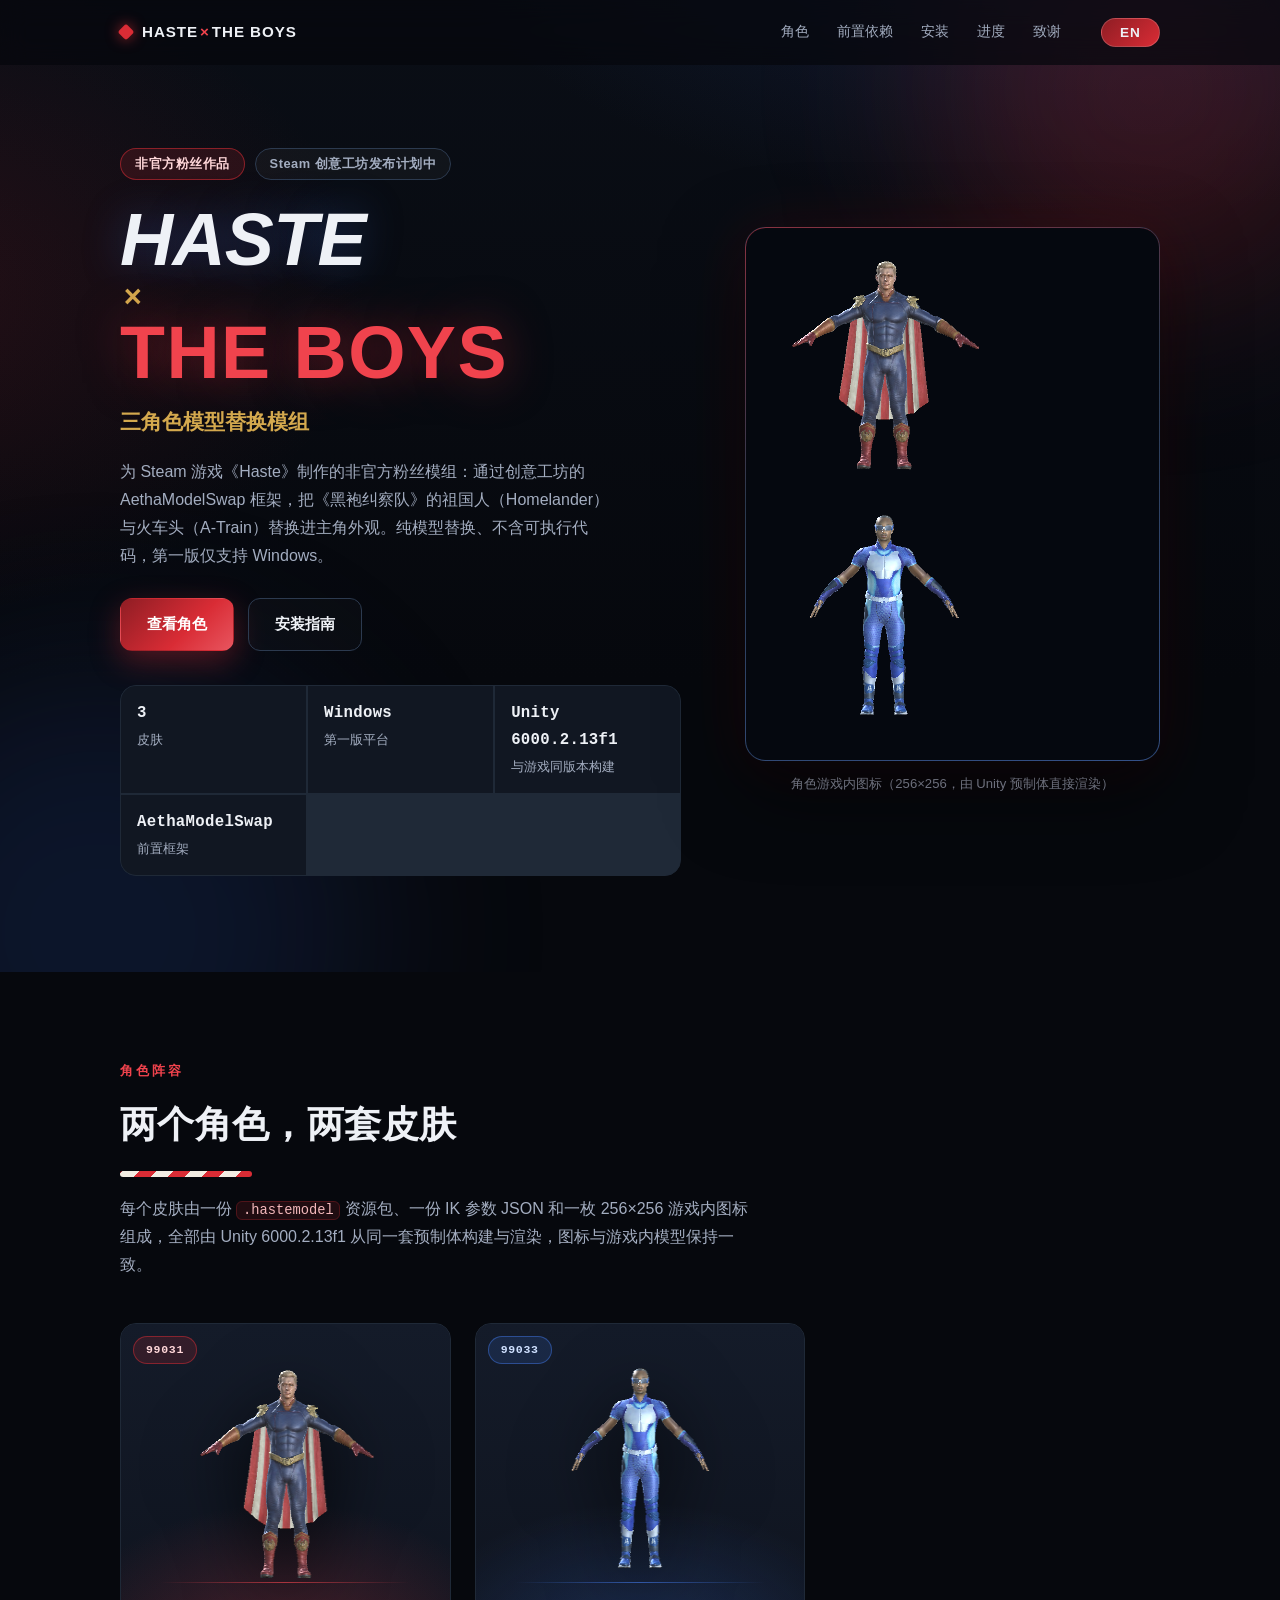
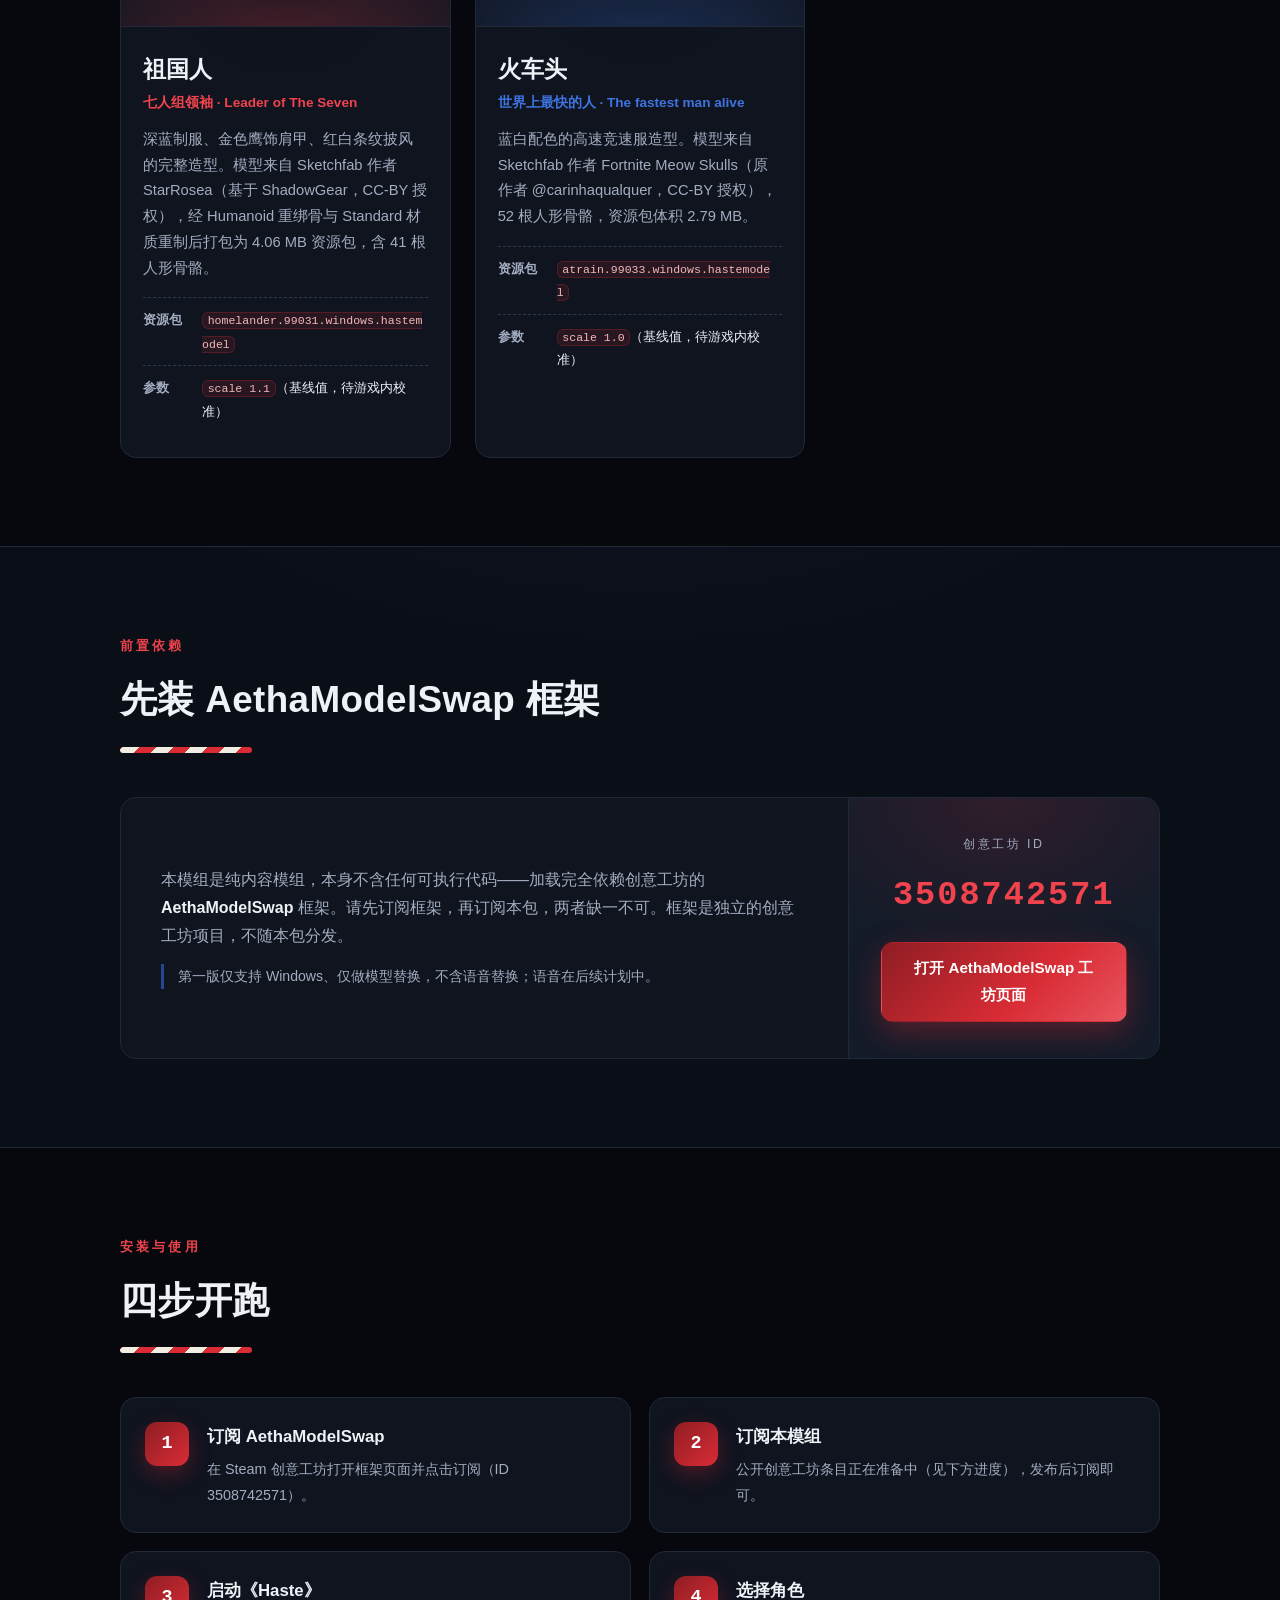
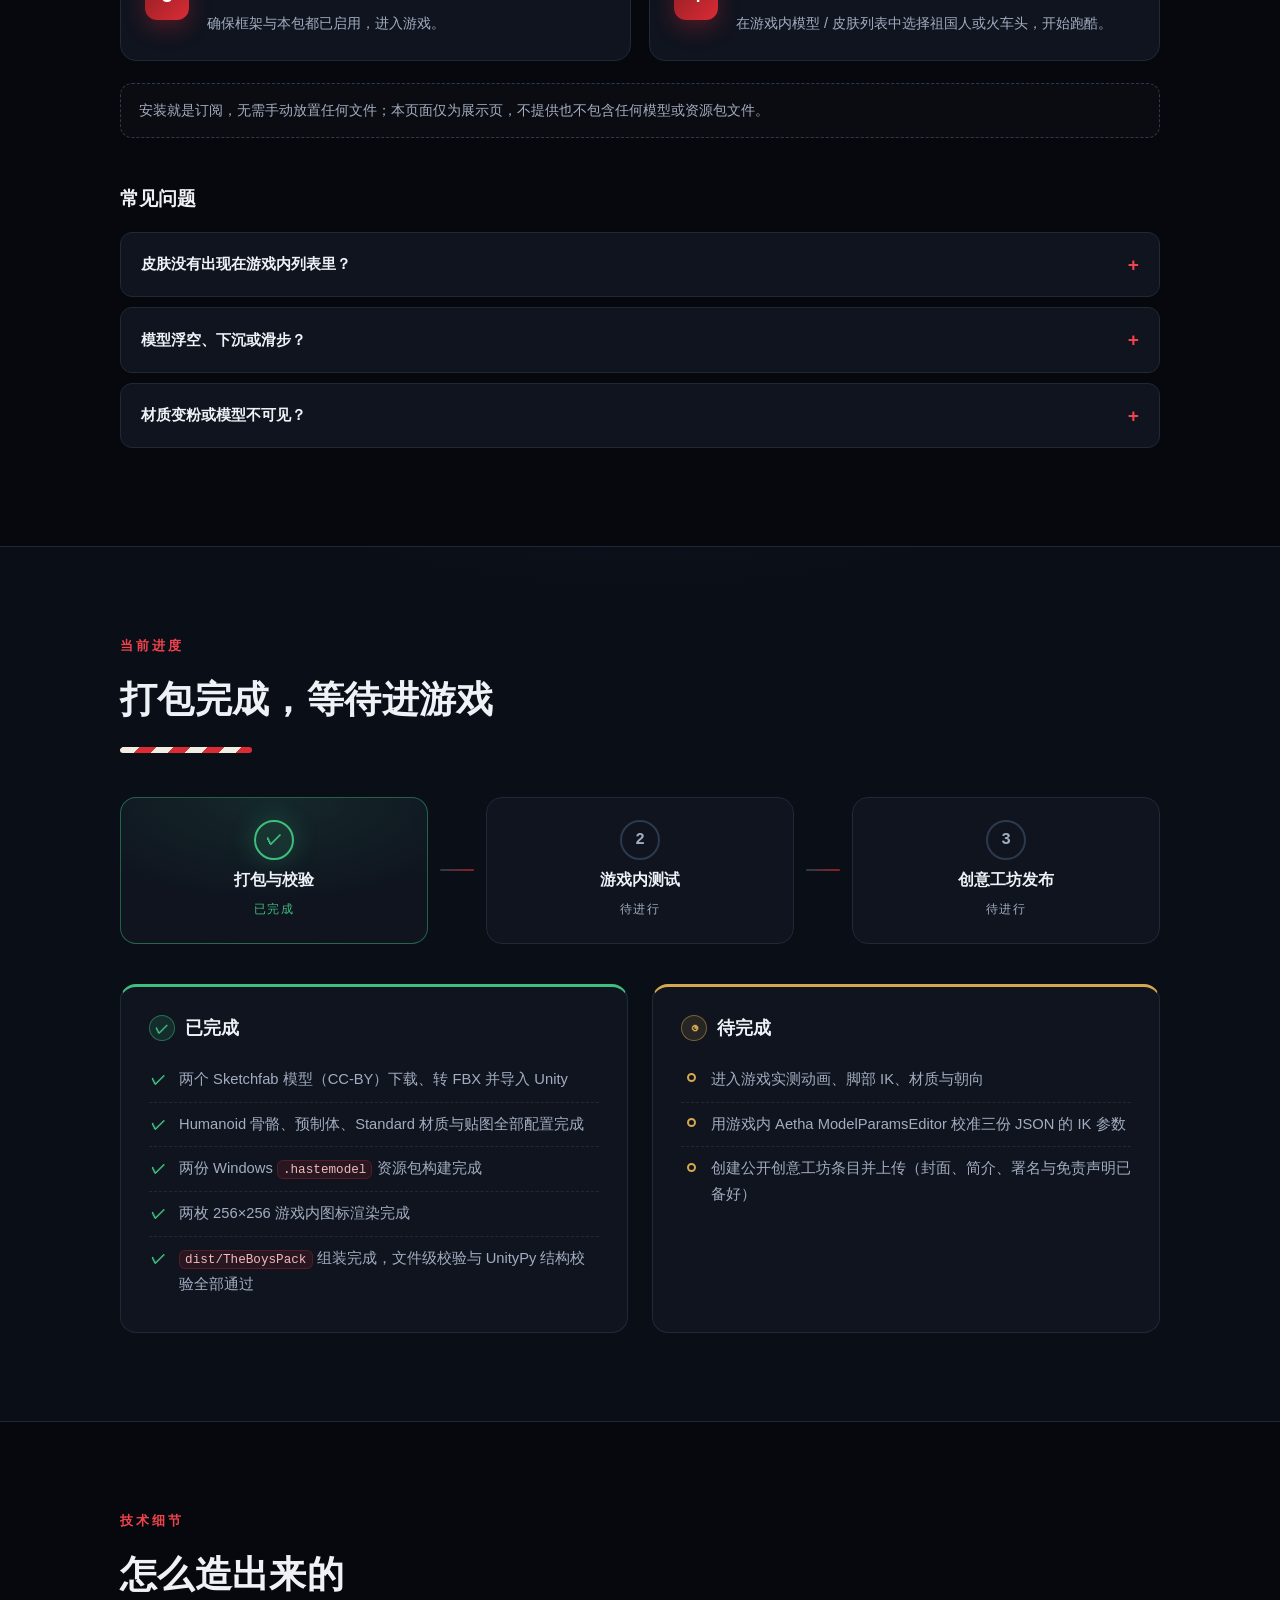
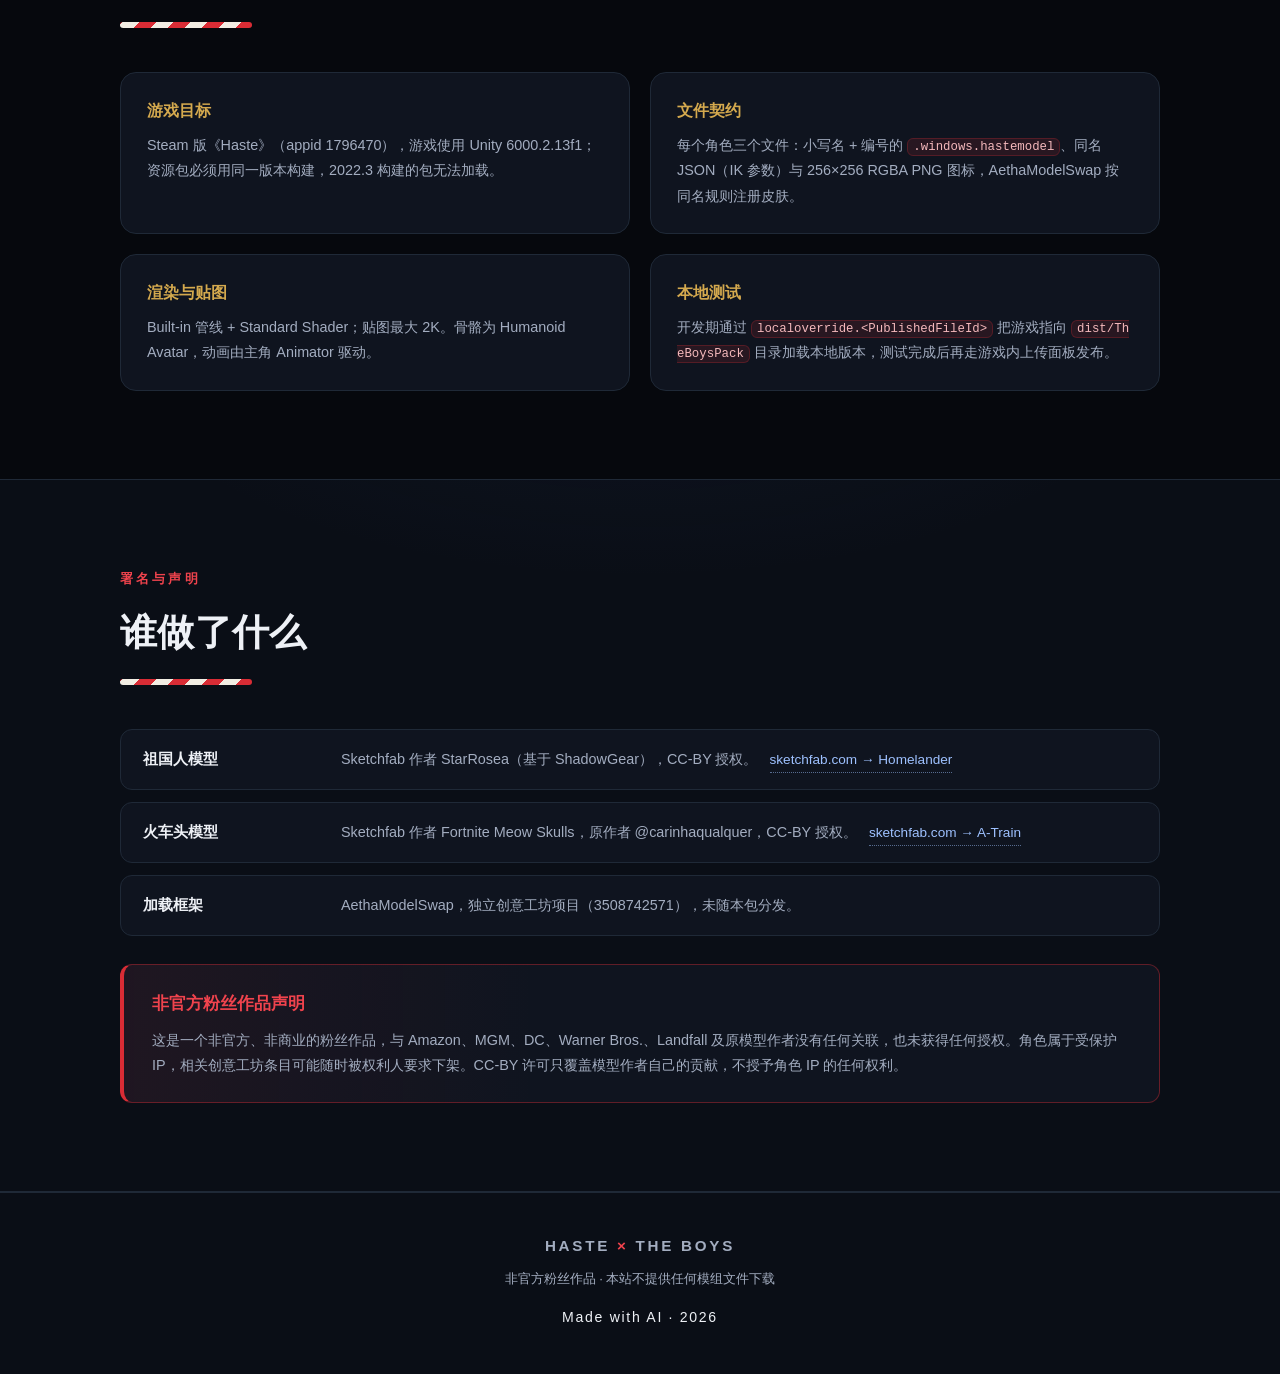
==== index.html @ e78fe2d6 "rebuild: 公开版站点，仅含双角色（祖国人/火车头）内容" ====
<!DOCTYPE html>
<html lang="zh-CN">
<head>
  <meta charset="UTF-8">
  <meta name="viewport" content="width=device-width, initial-scale=1.0">
  <title>Haste × The Boys 角色模组 | 祖国人 · 火车头</title>
  <meta name="description" content="《Haste》非官方粉丝模组展示页：通过创意工坊 AethaModelSwap 框架（ID 3508742571）把《黑袍纠察队》的祖国人 Homelander 与火车头 A-Train 替换进游戏。包含角色预览、前置依赖、安装步骤与当前进度。Unofficial fan mod showcase for Haste with Homelander and A-Train skins.">
  <meta name="theme-color" content="#06080d">

  <meta property="og:type" content="website">
  <meta property="og:site_name" content="Haste × The Boys Character Pack">
  <meta property="og:title" content="Haste × The Boys 角色模组 | 祖国人 · 火车头">
  <meta property="og:description" content="《Haste》非官方粉丝模型替换包：祖国人、火车头两套皮肤，基于 AethaModelSwap 框架，附安装步骤与当前进度。">
  <meta property="og:image" content="assets/Homelander.99031.png">
  <meta property="og:locale" content="zh_CN">
  <meta property="og:locale:alternate" content="en_US">

  <meta name="twitter:card" content="summary_large_image">
  <meta name="twitter:title" content="Haste × The Boys 角色模组 | 祖国人 · 火车头">
  <meta name="twitter:description" content="《Haste》非官方粉丝模型替换包：祖国人、火车头两套皮肤，基于 AethaModelSwap 框架，附安装步骤与当前进度。">
  <meta name="twitter:image" content="assets/Homelander.99031.png">

  <link rel="icon" type="image/png" href="assets/Homelander.99031.png">
  <link rel="stylesheet" href="css/style.css">
  <script>
    (function () {
      try {
        var saved = localStorage.getItem("theboys-lang");
        if (saved === "en" || saved === "zh") {
          document.documentElement.setAttribute("lang", saved === "en" ? "en" : "zh-CN");
        }
      } catch (e) { /* 本地存储不可用时保持默认中文 */ }
    })();
  </script>
</head>
<body>
  <header class="site-header">
    <div class="container header-inner">
      <a class="brand" href="#top">
        <span class="brand-mark" aria-hidden="true"></span>
        <span class="brand-text">HASTE<em>×</em>THE&nbsp;BOYS</span>
      </a>
      <nav class="site-nav" aria-label="页面导航 Site navigation">
        <a href="#characters"><span data-lang="zh">角色</span><span data-lang="en">Characters</span></a>
        <a href="#dependency"><span data-lang="zh">前置依赖</span><span data-lang="en">Dependency</span></a>
        <a href="#install"><span data-lang="zh">安装</span><span data-lang="en">Install</span></a>
        <a href="#progress"><span data-lang="zh">进度</span><span data-lang="en">Progress</span></a>
        <a href="#credits"><span data-lang="zh">致谢</span><span data-lang="en">Credits</span></a>
      </nav>
      <button id="lang-toggle" type="button" onclick="switchLang()" aria-label="切换语言 Switch language">
        <span data-lang="zh">EN</span>
        <span data-lang="en">中文</span>
      </button>
    </div>
  </header>

  <main id="top">
    <!-- ============ HERO ============ -->
    <section class="hero" aria-label="项目简介 Project intro">
      <div class="hero-glow hero-glow-red" aria-hidden="true"></div>
      <div class="hero-glow hero-glow-navy" aria-hidden="true"></div>
      <div class="container hero-grid">
        <div class="hero-copy">
          <p class="badges">
            <span class="badge badge-red">
              <span data-lang="zh">非官方粉丝作品</span>
              <span data-lang="en">Unofficial fan project</span>
            </span>
            <span class="badge">
              <span data-lang="zh">Steam 创意工坊发布计划中</span>
              <span data-lang="en">Steam Workshop release planned</span>
            </span>
          </p>
          <h1 class="hero-title">
            <span class="t-haste">HASTE</span>
            <span class="t-cross" aria-hidden="true">×</span>
            <span class="t-boys">THE&nbsp;BOYS</span>
          </h1>
          <p class="hero-tagline">
            <span data-lang="zh">三角色模型替换模组</span>
            <span data-lang="en">A three-character model replacement mod</span>
          </p>
          <p class="hero-lead">
            <span data-lang="zh">为 Steam 游戏《Haste》制作的非官方粉丝模组：通过创意工坊的 AethaModelSwap 框架，把《黑袍纠察队》的祖国人（Homelander）与火车头（A-Train）替换进主角外观。纯模型替换、不含可执行代码，第一版仅支持 Windows。</span>
            <span data-lang="en">An unofficial fan mod for the Steam game Haste. Built on the AethaModelSwap Workshop framework, it swaps the player character with Homelander and A-Train from The Boys. Pure model replacement with no executable code of its own — Windows only in the first release.</span>
          </p>
          <p class="hero-actions">
            <a class="btn btn-primary" href="#characters">
              <span data-lang="zh">查看角色</span>
              <span data-lang="en">View characters</span>
            </a>
            <a class="btn btn-ghost" href="#install">
              <span data-lang="zh">安装指南</span>
              <span data-lang="en">Install guide</span>
            </a>
          </p>
          <ul class="hero-stats">
            <li><strong>3</strong><span data-lang="zh">皮肤</span><span data-lang="en">skins</span></li>
            <li><strong>Windows</strong><span data-lang="zh">第一版平台</span><span data-lang="en">first-release platform</span></li>
            <li><strong>Unity 6000.2.13f1</strong><span data-lang="zh">与游戏同版本构建</span><span data-lang="en">built with the game's engine</span></li>
            <li><strong>AethaModelSwap</strong><span data-lang="zh">前置框架</span><span data-lang="en">required framework</span></li>
          </ul>
        </div>
        <figure class="hero-figure">
          <div class="poster-frame">
            <img src="assets/Homelander.99031.png" alt="祖国人游戏内皮肤图标：深蓝制服、金色鹰饰肩甲、红白条纹披风 Homelander in-game skin icon" width="256" height="256">
            <img src="assets/ATrain.99033.png" alt="火车头游戏内皮肤图标：蓝白竞速服与发光的蓝色胸口徽标 A-Train in-game skin icon" width="256" height="256">
          </div>
          <figcaption>
            <span data-lang="zh">角色游戏内图标（256×256，由 Unity 预制体直接渲染）</span>
            <span data-lang="en">In-game character icons (256×256, rendered straight from the Unity prefabs)</span>
          </figcaption>
        </figure>
      </div>
    </section>

    <!-- ============ CHARACTERS ============ -->
    <section id="characters" class="section">
      <div class="container">
        <header class="section-head">
          <p class="kicker"><span data-lang="zh">角色阵容</span><span data-lang="en">The roster</span></p>
          <h2><span data-lang="zh">两个角色，两套皮肤</span><span data-lang="en">Two characters, two skins</span></h2>
          <div class="stripe-bar" aria-hidden="true"></div>
          <p class="section-intro">
            <span data-lang="zh">每个皮肤由一份 <code>.hastemodel</code> 资源包、一份 IK 参数 JSON 和一枚 256×256 游戏内图标组成，全部由 Unity 6000.2.13f1 从同一套预制体构建与渲染，图标与游戏内模型保持一致。</span>
            <span data-lang="en">Each skin ships as a <code>.hastemodel</code> bundle, an IK-parameter JSON and a 256×256 in-game icon, all built and rendered from the same Unity 6000.2.13f1 prefabs, so the icons always match the in-game models.</span>
          </p>
        </header>

        <div class="cards">
          <!-- Homelander -->
          <article class="card c-homelander">
            <div class="card-stage">
              <span class="chip chip-id">99031</span>
              <img src="assets/Homelander.99031.png" alt="祖国人游戏内皮肤图标：深蓝制服、金色鹰饰肩甲、红白条纹披风 Homelander in-game skin icon with navy suit, gold eagle shoulder pads and red-white striped cape" width="256" height="256" loading="lazy">
            </div>
            <div class="card-body">
              <h3><span data-lang="zh">祖国人</span><span data-lang="en">Homelander</span></h3>
              <p class="card-sub">
                <span data-lang="zh">七人组领袖 · Leader of The Seven</span>
                <span data-lang="en">Leader of The Seven</span>
              </p>
              <p class="card-desc">
                <span data-lang="zh">深蓝制服、金色鹰饰肩甲、红白条纹披风的完整造型。模型来自 Sketchfab 作者 StarRosea（基于 ShadowGear，CC-BY 授权），经 Humanoid 重绑骨与 Standard 材质重制后打包为 4.06 MB 资源包，含 41 根人形骨骼。</span>
                <span data-lang="en">The full look: navy bodysuit, gold eagle shoulder pads and a red-and-white striped cape. The model comes from Sketchfab author StarRosea (based on ShadowGear, CC-BY), re-rigged as a Humanoid and rebuilt with Standard materials into a 4.06 MB bundle with 41 humanoid bones.</span>
              </p>
              <dl class="meta">
                <div><dt><span data-lang="zh">资源包</span><span data-lang="en">Bundle</span></dt><dd><code>homelander.99031.windows.hastemodel</code></dd></div>
                <div><dt><span data-lang="zh">参数</span><span data-lang="en">Params</span></dt><dd><span data-lang="zh"><code>scale 1.1</code>（基线值，待游戏内校准）</span><span data-lang="en"><code>scale 1.1</code> (baseline, pending in-game calibration)</span></dd></div>
              </dl>
            </div>
          </article>

          <!-- ATrain -->
          <article class="card c-atrain">
            <div class="card-stage">
              <span class="chip chip-id">99033</span>
              <img src="assets/ATrain.99033.png" alt="火车头游戏内皮肤图标：蓝白竞速服与发光的蓝色胸口徽标 A-Train in-game skin icon with a blue-and-white speed suit and glowing chest emblem" width="256" height="256" loading="lazy">
            </div>
            <div class="card-body">
              <h3><span data-lang="zh">火车头</span><span data-lang="en">A-Train</span></h3>
              <p class="card-sub">
                <span data-lang="zh">世界上最快的人 · The fastest man alive</span>
                <span data-lang="en">The fastest man alive</span>
              </p>
              <p class="card-desc">
                <span data-lang="zh">蓝白配色的高速竞速服造型。模型来自 Sketchfab 作者 Fortnite Meow Skulls（原作者 @carinhaqualquer，CC-BY 授权），52 根人形骨骼，资源包体积 2.79 MB。</span>
                <span data-lang="en">The blue-and-white speed suit. The model comes from Sketchfab author Fortnite Meow Skulls (original model by @carinhaqualquer, CC-BY), packed with 52 humanoid bones into a 2.79 MB bundle.</span>
              </p>
              <dl class="meta">
                <div><dt><span data-lang="zh">资源包</span><span data-lang="en">Bundle</span></dt><dd><code>atrain.99033.windows.hastemodel</code></dd></div>
                <div><dt><span data-lang="zh">参数</span><span data-lang="en">Params</span></dt><dd><span data-lang="zh"><code>scale 1.0</code>（基线值，待游戏内校准）</span><span data-lang="en"><code>scale 1.0</code> (baseline, pending in-game calibration)</span></dd></div>
              </dl>
            </div>
          </article>
        </div>
      </div>
    </section>

    <!-- ============ DEPENDENCY ============ -->
    <section id="dependency" class="section section-alt">
      <div class="container">
        <header class="section-head">
          <p class="kicker"><span data-lang="zh">前置依赖</span><span data-lang="en">Required dependency</span></p>
          <h2><span data-lang="zh">先装 AethaModelSwap 框架</span><span data-lang="en">Install AethaModelSwap first</span></h2>
          <div class="stripe-bar" aria-hidden="true"></div>
        </header>
        <div class="dep-panel">
          <div class="dep-copy">
            <p>
              <span data-lang="zh">本模组是纯内容模组，本身不含任何可执行代码——加载完全依赖创意工坊的 <strong>AethaModelSwap</strong> 框架。请先订阅框架，再订阅本包，两者缺一不可。框架是独立的创意工坊项目，不随本包分发。</span>
              <span data-lang="en">This is a pure content mod with no executable code of its own — loading is handled entirely by the <strong>AethaModelSwap</strong> Workshop framework. Subscribe to the framework first, then to this pack; one without the other will not work. The framework is a separate Workshop project and is not bundled with the mod.</span>
            </p>
            <p class="dep-note">
              <span data-lang="zh">第一版仅支持 Windows、仅做模型替换，不含语音替换；语音在后续计划中。</span>
              <span data-lang="en">The first release is Windows-only and replaces models only; voice replacement is planned for a later phase.</span>
            </p>
          </div>
          <div class="dep-id">
            <p class="dep-id-label"><span data-lang="zh">创意工坊 ID</span><span data-lang="en">Workshop ID</span></p>
            <p class="dep-id-value">3508742571</p>
            <a class="btn btn-primary" href="https://steamcommunity.com/sharedfiles/filedetails/?id=3508742571" target="_blank" rel="noopener noreferrer">
              <span data-lang="zh">打开 AethaModelSwap 工坊页面</span>
              <span data-lang="en">Open AethaModelSwap on Steam</span>
            </a>
          </div>
        </div>
      </div>
    </section>

    <!-- ============ INSTALL ============ -->
    <section id="install" class="section">
      <div class="container">
        <header class="section-head">
          <p class="kicker"><span data-lang="zh">安装与使用</span><span data-lang="en">Install &amp; usage</span></p>
          <h2><span data-lang="zh">四步开跑</span><span data-lang="en">Four steps to the run</span></h2>
          <div class="stripe-bar" aria-hidden="true"></div>
        </header>
        <ol class="steps">
          <li class="step">
            <span class="step-num" aria-hidden="true">1</span>
            <div>
              <h3><span data-lang="zh">订阅 AethaModelSwap</span><span data-lang="en">Subscribe to AethaModelSwap</span></h3>
              <p>
                <span data-lang="zh">在 Steam 创意工坊打开框架页面并点击订阅（ID 3508742571）。</span>
                <span data-lang="en">Open the framework's Workshop page and hit Subscribe (ID 3508742571).</span>
              </p>
            </div>
          </li>
          <li class="step">
            <span class="step-num" aria-hidden="true">2</span>
            <div>
              <h3><span data-lang="zh">订阅本模组</span><span data-lang="en">Subscribe to this pack</span></h3>
              <p>
                <span data-lang="zh">公开创意工坊条目正在准备中（见下方进度），发布后订阅即可。</span>
                <span data-lang="en">The public Workshop item is being prepared (see progress below); subscribe once it is live.</span>
              </p>
            </div>
          </li>
          <li class="step">
            <span class="step-num" aria-hidden="true">3</span>
            <div>
              <h3><span data-lang="zh">启动《Haste》</span><span data-lang="en">Launch Haste</span></h3>
              <p>
                <span data-lang="zh">确保框架与本包都已启用，进入游戏。</span>
                <span data-lang="en">Make sure both the framework and the pack are enabled, then start the game.</span>
              </p>
            </div>
          </li>
          <li class="step">
            <span class="step-num" aria-hidden="true">4</span>
            <div>
              <h3><span data-lang="zh">选择角色</span><span data-lang="en">Pick your character</span></h3>
              <p>
                <span data-lang="zh">在游戏内模型 / 皮肤列表中选择祖国人或火车头，开始跑酷。</span>
                <span data-lang="en">Select Homelander or A-Train from the in-game model / skin list and start running.</span>
              </p>
            </div>
          </li>
        </ol>
        <p class="note">
          <span data-lang="zh">安装就是订阅，无需手动放置任何文件；本页面仅为展示页，不提供也不包含任何模型或资源包文件。</span>
          <span data-lang="en">Installing is just subscribing — no manual file placement. This page is a showcase only: it hosts no model or bundle files.</span>
        </p>

        <div class="faq">
          <h3 class="faq-title"><span data-lang="zh">常见问题</span><span data-lang="en">Troubleshooting</span></h3>
          <details class="faq-item">
            <summary><span data-lang="zh">皮肤没有出现在游戏内列表里？</span><span data-lang="en">The skin does not appear in the in-game list?</span></summary>
            <p>
              <span data-lang="zh">确认 AethaModelSwap 已订阅并启用；确认三份 <code>.hastemodel</code> 与同名 JSON、PNG 位于同一内容目录且文件名与清单完全一致；修改本地覆盖后重启游戏。</span>
              <span data-lang="en">Confirm AethaModelSwap is subscribed and enabled; confirm the three <code>.hastemodel</code> files sit alongside their matching JSON and PNG files with names exactly as listed; restart Haste after changing a local override.</span>
            </p>
          </details>
          <details class="faq-item">
            <summary><span data-lang="zh">模型浮空、下沉或滑步？</span><span data-lang="en">The model floats, sinks or slides?</span></summary>
            <p>
              <span data-lang="zh">用游戏内 Aetha ModelParamsEditor 调整 <code>verticalOffset</code>、<code>stanceHeight</code>、<code>strideLength</code> 与 <code>kneesOut</code>，再把保存的 JSON 拷回模组目录。</span>
              <span data-lang="en">Tune <code>verticalOffset</code>, <code>stanceHeight</code>, <code>strideLength</code> and <code>kneesOut</code> with the in-game Aetha ModelParamsEditor, then copy the saved JSON back into the mod folder.</span>
            </p>
          </details>
          <details class="faq-item">
            <summary><span data-lang="zh">材质变粉或模型不可见？</span><span data-lang="en">Materials turn pink or the model is invisible?</span></summary>
            <p>
              <span data-lang="zh">确认资源包由 Unity 6000.2.13f1（Built-in 管线 + Standard Shader）构建——2022.3 版构建的包无法加载；再检查 JSON 的 <code>scale</code> 与预制体是否位于 Assets 根目录。</span>
              <span data-lang="en">Make sure the bundles were built with Unity 6000.2.13f1 (Built-in pipeline + Standard shader) — bundles built with 2022.3 will not load; then check the JSON <code>scale</code> value and that the prefab sits directly under Assets.</span>
            </p>
          </details>
        </div>
      </div>
    </section>

    <!-- ============ PROGRESS ============ -->
    <section id="progress" class="section section-alt">
      <div class="container">
        <header class="section-head">
          <p class="kicker"><span data-lang="zh">当前进度</span><span data-lang="en">Progress</span></p>
          <h2><span data-lang="zh">打包完成，等待进游戏</span><span data-lang="en">Packed and validated, heading in-game</span></h2>
          <div class="stripe-bar" aria-hidden="true"></div>
        </header>

        <div class="pipeline" role="list" aria-label="发布流水线 Release pipeline">
          <div class="pipeline-step is-done" role="listitem">
            <span class="pipeline-dot" aria-hidden="true">✓</span>
            <strong><span data-lang="zh">打包与校验</span><span data-lang="en">Packaging &amp; validation</span></strong>
            <em><span data-lang="zh">已完成</span><span data-lang="en">Done</span></em>
          </div>
          <div class="pipeline-link" aria-hidden="true"></div>
          <div class="pipeline-step" role="listitem">
            <span class="pipeline-dot" aria-hidden="true">2</span>
            <strong><span data-lang="zh">游戏内测试</span><span data-lang="en">In-game testing</span></strong>
            <em><span data-lang="zh">待进行</span><span data-lang="en">Upcoming</span></em>
          </div>
          <div class="pipeline-link" aria-hidden="true"></div>
          <div class="pipeline-step" role="listitem">
            <span class="pipeline-dot" aria-hidden="true">3</span>
            <strong><span data-lang="zh">创意工坊发布</span><span data-lang="en">Workshop release</span></strong>
            <em><span data-lang="zh">待进行</span><span data-lang="en">Upcoming</span></em>
          </div>
        </div>

        <div class="progress-grid">
          <section class="progress-col progress-done">
            <h3>
              <span class="ico" aria-hidden="true">✓</span>
              <span data-lang="zh">已完成</span><span data-lang="en">Done</span>
            </h3>
            <ul>
              <li><span data-lang="zh">两个 Sketchfab 模型（CC-BY）下载、转 FBX 并导入 Unity</span><span data-lang="en">Two Sketchfab models (CC-BY) downloaded, converted to FBX and imported into Unity</span></li>
              <li><span data-lang="zh">Humanoid 骨骼、预制体、Standard 材质与贴图全部配置完成</span><span data-lang="en">Humanoid rigs, prefabs, Standard materials and textures fully configured</span></li>
              <li><span data-lang="zh">两份 Windows <code>.hastemodel</code> 资源包构建完成</span><span data-lang="en">Two Windows <code>.hastemodel</code> bundles built</span></li>
              <li><span data-lang="zh">两枚 256×256 游戏内图标渲染完成</span><span data-lang="en">Two 256×256 in-game icons rendered</span></li>
              <li><span data-lang="zh"><code>dist/TheBoysPack</code> 组装完成，文件级校验与 UnityPy 结构校验全部通过</span><span data-lang="en"><code>dist/TheBoysPack</code> assembled; file-level and UnityPy structure checks all pass</span></li>
            </ul>
          </section>
          <section class="progress-col progress-next">
            <h3>
              <span class="ico ico-clock" aria-hidden="true">◔</span>
              <span data-lang="zh">待完成</span><span data-lang="en">Upcoming</span>
            </h3>
            <ul>
              <li><span data-lang="zh">进入游戏实测动画、脚部 IK、材质与朝向</span><span data-lang="en">In-game testing of animation, foot IK, materials and orientation</span></li>
              <li><span data-lang="zh">用游戏内 Aetha ModelParamsEditor 校准三份 JSON 的 IK 参数</span><span data-lang="en">Calibrate the three IK JSONs with the in-game Aetha ModelParamsEditor</span></li>
              <li><span data-lang="zh">创建公开创意工坊条目并上传（封面、简介、署名与免责声明已备好）</span><span data-lang="en">Create the public Workshop item and upload it (cover, description, credits and disclaimer are ready)</span></li>
            </ul>
          </section>
        </div>
      </div>
    </section>

    <!-- ============ TECH ============ -->
    <section id="tech" class="section">
      <div class="container">
        <header class="section-head">
          <p class="kicker"><span data-lang="zh">技术细节</span><span data-lang="en">Under the hood</span></p>
          <h2><span data-lang="zh">怎么造出来的</span><span data-lang="en">How it is built</span></h2>
          <div class="stripe-bar" aria-hidden="true"></div>
        </header>
        <div class="tech-grid">
          <article class="tech-card">
            <h3><span data-lang="zh">游戏目标</span><span data-lang="en">Game target</span></h3>
            <p>
              <span data-lang="zh">Steam 版《Haste》（appid 1796470），游戏使用 Unity 6000.2.13f1；资源包必须用同一版本构建，2022.3 构建的包无法加载。</span>
              <span data-lang="en">Haste on Steam (appid 1796470), built with Unity 6000.2.13f1; bundles must be built with the same version — 2022.3 bundles will not load.</span>
            </p>
          </article>
          <article class="tech-card">
            <h3><span data-lang="zh">文件契约</span><span data-lang="en">File contract</span></h3>
            <p>
              <span data-lang="zh">每个角色三个文件：小写名 + 编号的 <code>.windows.hastemodel</code>、同名 JSON（IK 参数）与 256×256 RGBA PNG 图标，AethaModelSwap 按同名规则注册皮肤。</span>
              <span data-lang="en">Three files per character: a lowercase <code>.windows.hastemodel</code> bundle, a matching JSON (IK params) and a 256×256 RGBA PNG icon; AethaModelSwap registers skins by these exact names.</span>
            </p>
          </article>
          <article class="tech-card">
            <h3><span data-lang="zh">渲染与贴图</span><span data-lang="en">Rendering &amp; textures</span></h3>
            <p>
              <span data-lang="zh">Built-in 管线 + Standard Shader；贴图最大 2K。骨骼为 Humanoid Avatar，动画由主角 Animator 驱动。</span>
              <span data-lang="en">Built-in pipeline with the Standard shader; textures up to 2K. Rigs are Humanoid Avatars driven by the player Animator.</span>
            </p>
          </article>
          <article class="tech-card">
            <h3><span data-lang="zh">本地测试</span><span data-lang="en">Local testing</span></h3>
            <p>
              <span data-lang="zh">开发期通过 <code>localoverride.&lt;PublishedFileId&gt;</code> 把游戏指向 <code>dist/TheBoysPack</code> 目录加载本地版本，测试完成后再走游戏内上传面板发布。</span>
              <span data-lang="en">During development, <code>localoverride.&lt;PublishedFileId&gt;</code> points the game at the local <code>dist/TheBoysPack</code> folder; publishing goes through the in-game upload panel after testing.</span>
            </p>
          </article>
        </div>
      </div>
    </section>

    <!-- ============ CREDITS ============ -->
    <section id="credits" class="section section-alt">
      <div class="container">
        <header class="section-head">
          <p class="kicker"><span data-lang="zh">署名与声明</span><span data-lang="en">Credits &amp; disclaimer</span></p>
          <h2><span data-lang="zh">谁做了什么</span><span data-lang="en">Who made what</span></h2>
          <div class="stripe-bar" aria-hidden="true"></div>
        </header>

        <ul class="credits-list">
          <li>
            <span class="credit-name"><span data-lang="zh">祖国人模型</span><span data-lang="en">Homelander model</span></span>
            <span class="credit-body">
              <span data-lang="zh">Sketchfab 作者 StarRosea（基于 ShadowGear），CC-BY 授权。</span>
              <span data-lang="en">By Sketchfab author StarRosea (based on ShadowGear), CC-BY.</span>
              <a href="https://sketchfab.com/3d-models/none-164adb642f0040678bc78988c7b59df1" target="_blank" rel="noopener noreferrer">sketchfab.com → Homelander</a>
            </span>
          </li>
          <li>
            <span class="credit-name"><span data-lang="zh">火车头模型</span><span data-lang="en">A-Train model</span></span>
            <span class="credit-body">
              <span data-lang="zh">Sketchfab 作者 Fortnite Meow Skulls，原作者 @carinhaqualquer，CC-BY 授权。</span>
              <span data-lang="en">By Sketchfab author Fortnite Meow Skulls, original model by @carinhaqualquer, CC-BY.</span>
              <a href="https://sketchfab.com/3d-models/none-7c84803cf68d42eea5088314882d4992" target="_blank" rel="noopener noreferrer">sketchfab.com → A-Train</a>
            </span>
          </li>
          <li>
            <span class="credit-name"><span data-lang="zh">加载框架</span><span data-lang="en">Loader framework</span></span>
            <span class="credit-body">
              <span data-lang="zh">AethaModelSwap，独立创意工坊项目（3508742571），未随本包分发。</span>
              <span data-lang="en">AethaModelSwap, a separate Workshop project (3508742571), not bundled with the mod.</span>
            </span>
          </li>
        </ul>

        <aside class="disclaimer" role="note">
          <h3><span data-lang="zh">非官方粉丝作品声明</span><span data-lang="en">Unofficial fan project disclaimer</span></h3>
          <p>
            <span data-lang="zh">这是一个非官方、非商业的粉丝作品，与 Amazon、MGM、DC、Warner Bros.、Landfall 及原模型作者没有任何关联，也未获得任何授权。角色属于受保护 IP，相关创意工坊条目可能随时被权利人要求下架。CC-BY 许可只覆盖模型作者自己的贡献，不授予角色 IP 的任何权利。</span>
            <span data-lang="en">This is an unofficial, non-commercial fan project. It is not affiliated with, endorsed by, or sponsored by Amazon, MGM, DC, Warner Bros., Landfall, or the original model authors. The characters are protected intellectual property and the Workshop item may be removed by a rights holder at any time. The CC-BY licenses cover only the model authors' own contributions and grant no rights to the underlying character IP.</span>
          </p>
        </aside>
      </div>
    </section>
  </main>

  <footer class="site-footer">
    <div class="container">
      <p class="footer-brand">HASTE <span aria-hidden="true">×</span> THE BOYS</p>
      <p class="footer-line"><span data-lang="zh">非官方粉丝作品 · 本站不提供任何模组文件下载</span><span data-lang="en">Unofficial fan project · no mod files are distributed on this site</span></p>
      <p class="footer-ai">Made with AI · 2026</p>
    </div>
  </footer>

  <script src="js/main.js"></script>
</body>
</html>
---- css/style.css ----
/* ==========================================================================
   Haste × The Boys Character Pack — showcase site
   纯静态站点样式：无外部依赖，离线双击 index.html 可用
   ========================================================================== */

:root {
  --bg: #06080d;
  --bg-2: #0a0e16;
  --panel: #0f141f;
  --panel-2: #141b29;
  --line: #1f2937;
  --line-2: #2c3a4f;
  --text: #eef1f6;
  --muted: #a3adc0;
  --red: #d92c35;
  --red-2: #f0434d;
  --red-dark: #8f1d24;
  --navy: #274690;
  --blue: #3f74e0;
  --gold: #d4a94e;
  --green: #3fbf7f;
  --radius: 16px;
  --font-sans: -apple-system, BlinkMacSystemFont, "Segoe UI", "PingFang SC",
    "Hiragino Sans GB", "Microsoft YaHei", "Noto Sans CJK SC", sans-serif;
  --font-mono: ui-monospace, "Cascadia Code", Consolas, "SF Mono", Menlo,
    "Courier New", monospace;
}

*,
*::before,
*::after {
  box-sizing: border-box;
  margin: 0;
  padding: 0;
}

html {
  scroll-behavior: smooth;
  scroll-padding-top: 76px;
}

/* ---- 中英切换：按 html[lang] 显示对应语言 ---- */
html[lang="en"] [data-lang="zh"] { display: none !important; }
html[lang="zh-CN"] [data-lang="en"] { display: none !important; }

body {
  font-family: var(--font-sans);
  background: var(--bg);
  color: var(--text);
  line-height: 1.75;
  -webkit-font-smoothing: antialiased;
  text-rendering: optimizeLegibility;
  overflow-x: hidden;
}

img { max-width: 100%; display: block; }
a { color: inherit; text-decoration: none; }
code {
  font-family: var(--font-mono);
  font-size: 0.86em;
  background: rgba(217, 44, 53, 0.12);
  border: 1px solid rgba(217, 44, 53, 0.25);
  border-radius: 6px;
  padding: 0.08em 0.4em;
  color: #f3b8bb;
  word-break: break-all;
}

.container {
  width: min(1120px, 100%);
  margin-inline: auto;
  padding-inline: clamp(20px, 5vw, 40px);
}

/* ===================== Header ===================== */

.site-header {
  position: fixed;
  inset: 0 0 auto 0;
  z-index: 100;
  background: rgba(6, 8, 13, 0.72);
  -webkit-backdrop-filter: blur(14px);
  backdrop-filter: blur(14px);
  border-bottom: 1px solid transparent;
  transition: border-color 0.25s ease, background 0.25s ease;
}
.site-header.scrolled {
  border-bottom-color: var(--line);
  background: rgba(6, 8, 13, 0.92);
}

.header-inner {
  display: flex;
  align-items: center;
  gap: 28px;
  height: 64px;
}

.brand {
  display: inline-flex;
  align-items: center;
  gap: 10px;
  font-weight: 900;
  letter-spacing: 0.06em;
  font-size: 0.95rem;
  white-space: nowrap;
}
.brand-mark {
  width: 12px;
  height: 12px;
  border-radius: 3px;
  background: var(--red);
  box-shadow: 0 0 14px rgba(217, 44, 53, 0.8);
  transform: rotate(45deg);
}
.brand-text em {
  font-style: normal;
  color: var(--red-2);
  margin-inline: 2px;
}

.site-nav {
  display: flex;
  gap: 4px;
  margin-left: auto;
  flex-wrap: wrap;
  justify-content: flex-end;
}
.site-nav a {
  font-size: 0.9rem;
  color: var(--muted);
  padding: 8px 12px;
  border-radius: 8px;
  transition: color 0.2s ease, background 0.2s ease;
}
.site-nav a:hover {
  color: var(--text);
  background: rgba(255, 255, 255, 0.06);
}

#lang-toggle {
  font-family: inherit;
  font-weight: 700;
  font-size: 0.85rem;
  color: var(--text);
  background: linear-gradient(135deg, var(--red-dark), var(--red));
  border: 1px solid rgba(255, 255, 255, 0.18);
  border-radius: 999px;
  padding: 6px 18px;
  cursor: pointer;
  letter-spacing: 0.08em;
  transition: transform 0.15s ease, box-shadow 0.2s ease;
  flex: none;
}
#lang-toggle:hover {
  transform: translateY(-1px);
  box-shadow: 0 6px 20px rgba(217, 44, 53, 0.45);
}
#lang-toggle:active { transform: translateY(0); }

/* ===================== Hero ===================== */

.hero {
  position: relative;
  padding: 148px 0 96px;
  background:
    radial-gradient(1100px 520px at 85% -10%, rgba(39, 70, 144, 0.28), transparent 60%),
    radial-gradient(900px 600px at -10% 30%, rgba(143, 29, 36, 0.22), transparent 55%),
    linear-gradient(180deg, var(--bg-2), var(--bg) 70%);
  overflow: hidden;
}
.hero-glow {
  position: absolute;
  border-radius: 50%;
  filter: blur(90px);
  pointer-events: none;
}
.hero-glow-red {
  width: 420px;
  height: 420px;
  right: -80px;
  top: -120px;
  background: rgba(217, 44, 53, 0.20);
}
.hero-glow-navy {
  width: 520px;
  height: 520px;
  left: -160px;
  bottom: -220px;
  background: rgba(39, 70, 144, 0.22);
}

.hero-grid {
  position: relative;
  display: grid;
  grid-template-columns: 1.15fr 0.85fr;
  gap: clamp(32px, 5vw, 64px);
  align-items: center;
}

.badges {
  display: flex;
  flex-wrap: wrap;
  gap: 10px;
  margin-bottom: 22px;
}
.badge {
  display: inline-block;
  font-size: 0.8rem;
  font-weight: 600;
  letter-spacing: 0.04em;
  color: var(--muted);
  border: 1px solid var(--line-2);
  border-radius: 999px;
  padding: 4px 14px;
  background: rgba(255, 255, 255, 0.03);
}
.badge-red {
  color: #ffd7d9;
  border-color: rgba(217, 44, 53, 0.55);
  background: rgba(217, 44, 53, 0.14);
}

.hero-title {
  font-size: clamp(2.6rem, 7vw, 4.6rem);
  font-weight: 900;
  line-height: 1.02;
  letter-spacing: -0.01em;
  margin-bottom: 14px;
  animation: rise 0.7s ease both;
}
.t-haste {
  display: block;
  font-style: italic;
  color: var(--text);
  text-shadow: 0 0 40px rgba(63, 116, 224, 0.35);
}
.t-cross {
  display: block;
  color: var(--gold);
  font-size: 0.42em;
  margin: 0.1em 0 0.08em 0.12em;
  letter-spacing: 0.3em;
}
.t-boys {
  display: block;
  color: var(--red-2);
  text-shadow: 0 0 46px rgba(217, 44, 53, 0.5);
  letter-spacing: 0.02em;
}

.hero-tagline {
  font-size: clamp(1.05rem, 2.4vw, 1.3rem);
  font-weight: 700;
  color: var(--gold);
  margin-bottom: 18px;
  animation: rise 0.7s 0.08s ease both;
}
.hero-lead {
  color: var(--muted);
  max-width: 56ch;
  margin-bottom: 28px;
  animation: rise 0.7s 0.16s ease both;
}

.hero-actions {
  display: flex;
  flex-wrap: wrap;
  gap: 14px;
  margin-bottom: 34px;
  animation: rise 0.7s 0.24s ease both;
}
.btn {
  display: inline-block;
  font-weight: 700;
  font-size: 0.95rem;
  border-radius: 12px;
  padding: 12px 26px;
  border: 1px solid transparent;
  transition: transform 0.15s ease, box-shadow 0.2s ease, border-color 0.2s ease;
}
.btn:hover { transform: translateY(-2px); }
.btn-primary {
  color: #fff;
  background: linear-gradient(135deg, var(--red-dark), var(--red) 60%, #e8555f);
  box-shadow: 0 10px 30px rgba(217, 44, 53, 0.35);
}
.btn-primary:hover { box-shadow: 0 14px 38px rgba(217, 44, 53, 0.5); }
.btn-ghost {
  color: var(--text);
  border-color: var(--line-2);
  background: rgba(255, 255, 255, 0.02);
}
.btn-ghost:hover { border-color: var(--muted); }

.hero-stats {
  list-style: none;
  display: grid;
  grid-template-columns: repeat(auto-fit, minmax(150px, 1fr));
  gap: 2px;
  border: 1px solid var(--line);
  border-radius: var(--radius);
  background: var(--line);
  overflow: hidden;
  animation: rise 0.7s 0.32s ease both;
}
.hero-stats li {
  background: rgba(15, 20, 31, 0.85);
  padding: 14px 16px;
  display: flex;
  flex-direction: column;
  gap: 2px;
}
.hero-stats strong {
  font-family: var(--font-mono);
  font-size: 0.98rem;
  color: var(--text);
  letter-spacing: 0.02em;
}
.hero-stats span { font-size: 0.8rem; color: var(--muted); }

.hero-figure { text-align: center; animation: rise 0.8s 0.2s ease both; }
.poster-frame {
  position: relative;
  border-radius: 20px;
  border: 1px solid var(--line-2);
  background: #05080f;
  padding: 10px;
  box-shadow:
    0 30px 80px rgba(0, 0, 0, 0.6),
    0 0 60px rgba(217, 44, 53, 0.12);
  max-width: 480px;
  margin-inline: auto;
}
.poster-frame::before {
  content: "";
  position: absolute;
  inset: -1px;
  border-radius: 21px;
  padding: 1px;
  background: linear-gradient(160deg, rgba(217, 44, 53, 0.55), transparent 40%, rgba(63, 116, 224, 0.4));
  -webkit-mask: linear-gradient(#000 0 0) content-box, linear-gradient(#000 0 0);
  -webkit-mask-composite: xor;
  mask-composite: exclude;
  pointer-events: none;
}
.poster-frame img { border-radius: 12px; }
.hero-figure figcaption {
  margin-top: 12px;
  font-size: 0.82rem;
  color: var(--muted);
}

@keyframes rise {
  from { opacity: 0; transform: translateY(16px); }
  to { opacity: 1; transform: none; }
}
@media (prefers-reduced-motion: reduce) {
  *, *::before, *::after { animation: none !important; transition: none !important; }
  html { scroll-behavior: auto; }
}

/* ===================== Sections ===================== */

.section { padding: 88px 0; }
.section-alt {
  background:
    radial-gradient(900px 400px at 50% -20%, rgba(39, 70, 144, 0.10), transparent 60%),
    var(--bg-2);
  border-block: 1px solid var(--line);
}

.section-head { margin-bottom: 44px; }
.kicker {
  font-size: 0.82rem;
  font-weight: 700;
  letter-spacing: 0.24em;
  text-transform: uppercase;
  color: var(--red-2);
  margin-bottom: 10px;
}
.section-head h2 {
  font-size: clamp(1.6rem, 3.6vw, 2.3rem);
  font-weight: 900;
  letter-spacing: 0.01em;
}
.stripe-bar {
  width: 132px;
  height: 6px;
  border-radius: 3px;
  margin-top: 14px;
  background: repeating-linear-gradient(
    -45deg,
    var(--red) 0 12px,
    #f2ede3 12px 24px
  );
}
.section-intro {
  margin-top: 18px;
  color: var(--muted);
  max-width: 72ch;
}

/* ===================== Character cards ===================== */

.cards {
  display: grid;
  grid-template-columns: repeat(3, 1fr);
  gap: 24px;
}

.card {
  --accent: var(--red);
  position: relative;
  background: var(--panel);
  border: 1px solid var(--line);
  border-radius: var(--radius);
  overflow: hidden;
  transition: transform 0.25s ease, border-color 0.25s ease, box-shadow 0.25s ease;
}
.card:hover {
  transform: translateY(-6px);
  border-color: color-mix(in srgb, var(--accent) 55%, var(--line));
  box-shadow: 0 24px 60px rgba(0, 0, 0, 0.5), 0 0 40px color-mix(in srgb, var(--accent) 18%, transparent);
}
.c-homelander { --accent: var(--red-2); }
.c-atrain { --accent: var(--blue); }

.card-stage {
  position: relative;
  aspect-ratio: 1 / 0.92;
  display: flex;
  align-items: center;
  justify-content: center;
  background:
    radial-gradient(120% 90% at 50% 115%, color-mix(in srgb, var(--accent) 30%, transparent), transparent 62%),
    linear-gradient(180deg, var(--panel-2), var(--panel));
  border-bottom: 1px solid var(--line);
}
.card-stage::after {
  content: "";
  position: absolute;
  left: 12%;
  right: 12%;
  bottom: 14%;
  height: 1px;
  background: linear-gradient(90deg, transparent, color-mix(in srgb, var(--accent) 65%, transparent), transparent);
}
.card-stage img {
  width: 72%;
  max-width: 300px;
  filter: drop-shadow(0 18px 34px rgba(0, 0, 0, 0.65));
}
.chip {
  position: absolute;
  font-size: 0.72rem;
  font-weight: 700;
  letter-spacing: 0.06em;
  border-radius: 999px;
  padding: 3px 12px;
}
.chip-id {
  top: 12px;
  left: 12px;
  font-family: var(--font-mono);
  color: #ffd7d9;
  background: rgba(217, 44, 53, 0.16);
  border: 1px solid rgba(217, 44, 53, 0.5);
}
.c-atrain .chip-id {
  color: #cfe0ff;
  background: rgba(63, 116, 224, 0.16);
  border-color: rgba(63, 116, 224, 0.5);
}

.card-body { padding: 22px 22px 24px; }
.card-body h3 {
  font-size: 1.45rem;
  font-weight: 900;
  letter-spacing: 0.01em;
}
.card-sub {
  font-size: 0.85rem;
  color: var(--accent);
  font-weight: 600;
  margin: 2px 0 12px;
}
.card-desc {
  font-size: 0.92rem;
  color: var(--muted);
  margin-bottom: 16px;
}

.meta { border-top: 1px dashed var(--line-2); }
.meta > div {
  display: flex;
  gap: 12px;
  align-items: baseline;
  padding: 10px 0;
  border-bottom: 1px dashed var(--line-2);
  font-size: 0.84rem;
}
.meta > div:last-child { border-bottom: 0; }
.meta dt {
  flex: none;
  color: var(--muted);
  font-weight: 600;
  min-width: 3.5em;
}
.meta dd { color: var(--text); }

/* ===================== Dependency ===================== */

.dep-panel {
  display: grid;
  grid-template-columns: 1.4fr 0.6fr;
  gap: 0;
  background: var(--panel);
  border: 1px solid var(--line);
  border-radius: var(--radius);
  overflow: hidden;
}
.dep-copy {
  padding: 36px 40px;
  display: flex;
  flex-direction: column;
  justify-content: center;
  gap: 14px;
}
.dep-copy p { color: var(--muted); }
.dep-copy strong { color: var(--text); }
.dep-note {
  font-size: 0.88rem;
  padding-left: 14px;
  border-left: 3px solid var(--navy);
}

.dep-id {
  padding: 36px 32px;
  display: flex;
  flex-direction: column;
  align-items: center;
  justify-content: center;
  gap: 10px;
  text-align: center;
  background:
    radial-gradient(120% 100% at 50% 0%, rgba(217, 44, 53, 0.14), transparent 60%),
    var(--panel-2);
  border-left: 1px solid var(--line);
}
.dep-id-label {
  font-size: 0.78rem;
  letter-spacing: 0.2em;
  text-transform: uppercase;
  color: var(--muted);
}
.dep-id-value {
  font-family: var(--font-mono);
  font-size: clamp(1.5rem, 3vw, 2.1rem);
  font-weight: 700;
  color: var(--red-2);
  letter-spacing: 0.06em;
}
.dep-id .btn { margin-top: 8px; }

/* ===================== Install steps ===================== */

.steps {
  list-style: none;
  display: grid;
  grid-template-columns: repeat(2, 1fr);
  gap: 18px;
  counter-reset: step;
}
.step {
  display: flex;
  gap: 18px;
  background: var(--panel);
  border: 1px solid var(--line);
  border-radius: var(--radius);
  padding: 24px;
  transition: border-color 0.2s ease;
}
.step:hover { border-color: var(--line-2); }
.step-num {
  flex: none;
  width: 44px;
  height: 44px;
  border-radius: 12px;
  display: grid;
  place-items: center;
  font-family: var(--font-mono);
  font-weight: 700;
  font-size: 1.15rem;
  color: #fff;
  background: linear-gradient(135deg, var(--red-dark), var(--red));
  box-shadow: 0 8px 22px rgba(217, 44, 53, 0.3);
}
.step h3 { font-size: 1.05rem; margin-bottom: 6px; }
.step p { font-size: 0.9rem; color: var(--muted); }

.note {
  margin-top: 22px;
  font-size: 0.88rem;
  color: var(--muted);
  padding: 14px 18px;
  border: 1px dashed var(--line-2);
  border-radius: 12px;
  background: rgba(255, 255, 255, 0.02);
}

.faq { margin-top: 44px; }
.faq-title {
  font-size: 1.2rem;
  font-weight: 800;
  margin-bottom: 16px;
}
.faq-item {
  border: 1px solid var(--line);
  border-radius: 12px;
  background: var(--panel);
  margin-bottom: 10px;
  overflow: hidden;
}
.faq-item summary {
  cursor: pointer;
  list-style: none;
  padding: 15px 20px;
  font-weight: 600;
  font-size: 0.95rem;
  display: flex;
  align-items: center;
  justify-content: space-between;
  gap: 12px;
  transition: color 0.2s ease;
}
.faq-item summary::-webkit-details-marker { display: none; }
.faq-item summary::after {
  content: "+";
  flex: none;
  font-size: 1.2rem;
  color: var(--red-2);
  font-weight: 700;
  transition: transform 0.2s ease;
}
.faq-item[open] summary::after { transform: rotate(45deg); }
.faq-item summary:hover { color: var(--red-2); }
.faq-item p {
  padding: 0 20px 16px;
  font-size: 0.9rem;
  color: var(--muted);
}

/* ===================== Progress ===================== */

.pipeline {
  display: flex;
  align-items: stretch;
  gap: 12px;
  margin-bottom: 40px;
}
.pipeline-step {
  flex: 1;
  display: flex;
  flex-direction: column;
  align-items: center;
  gap: 6px;
  text-align: center;
  padding: 22px 16px;
  background: var(--panel);
  border: 1px solid var(--line);
  border-radius: var(--radius);
}
.pipeline-step strong { font-size: 0.98rem; }
.pipeline-step em {
  font-style: normal;
  font-size: 0.78rem;
  letter-spacing: 0.1em;
  color: var(--muted);
  text-transform: uppercase;
}
.pipeline-step.is-done {
  border-color: rgba(63, 191, 127, 0.45);
  background:
    radial-gradient(120% 120% at 50% 0%, rgba(63, 191, 127, 0.12), transparent 60%),
    var(--panel);
}
.pipeline-step.is-done em { color: var(--green); }
.pipeline-dot {
  width: 40px;
  height: 40px;
  border-radius: 50%;
  display: grid;
  place-items: center;
  font-weight: 800;
  border: 2px solid var(--line-2);
  color: var(--muted);
  font-family: var(--font-mono);
}
.pipeline-step.is-done .pipeline-dot {
  border-color: var(--green);
  color: var(--green);
  background: rgba(63, 191, 127, 0.12);
  box-shadow: 0 0 24px rgba(63, 191, 127, 0.25);
}
.pipeline-link {
  align-self: center;
  width: 34px;
  height: 2px;
  background: linear-gradient(90deg, var(--line-2), var(--red-dark));
  border-radius: 1px;
}

.progress-grid {
  display: grid;
  grid-template-columns: 1fr 1fr;
  gap: 24px;
}
.progress-col {
  background: var(--panel);
  border: 1px solid var(--line);
  border-radius: var(--radius);
  padding: 26px 28px;
}
.progress-col h3 {
  display: flex;
  align-items: center;
  gap: 10px;
  font-size: 1.1rem;
  margin-bottom: 14px;
}
.progress-done { border-top: 3px solid var(--green); }
.progress-next { border-top: 3px solid var(--gold); }
.ico {
  width: 26px;
  height: 26px;
  border-radius: 50%;
  display: grid;
  place-items: center;
  font-size: 0.85rem;
  color: var(--green);
  background: rgba(63, 191, 127, 0.14);
  border: 1px solid rgba(63, 191, 127, 0.45);
}
.ico-clock {
  color: var(--gold);
  background: rgba(212, 169, 78, 0.12);
  border-color: rgba(212, 169, 78, 0.45);
}
.progress-col ul { list-style: none; }
.progress-col li {
  position: relative;
  padding: 9px 0 9px 30px;
  font-size: 0.92rem;
  color: var(--muted);
  border-bottom: 1px dashed var(--line);
}
.progress-col li:last-child { border-bottom: 0; }
.progress-done li::before {
  content: "✓";
  position: absolute;
  left: 2px;
  color: var(--green);
  font-weight: 800;
}
.progress-next li::before {
  content: "";
  position: absolute;
  left: 6px;
  top: 1.05em;
  width: 9px;
  height: 9px;
  border-radius: 50%;
  border: 2px solid var(--gold);
}

/* ===================== Tech ===================== */

.tech-grid {
  display: grid;
  grid-template-columns: repeat(2, 1fr);
  gap: 20px;
}
.tech-card {
  background: var(--panel);
  border: 1px solid var(--line);
  border-radius: var(--radius);
  padding: 24px 26px;
  transition: border-color 0.2s ease;
}
.tech-card:hover { border-color: var(--line-2); }
.tech-card h3 {
  font-size: 1rem;
  margin-bottom: 8px;
  color: var(--gold);
}
.tech-card p { font-size: 0.9rem; color: var(--muted); }

/* ===================== Credits ===================== */

.credits-list {
  list-style: none;
  display: grid;
  gap: 12px;
  margin-bottom: 28px;
}
.credits-list li {
  display: grid;
  grid-template-columns: 180px 1fr;
  gap: 18px;
  align-items: baseline;
  background: var(--panel);
  border: 1px solid var(--line);
  border-radius: 12px;
  padding: 16px 22px;
}
.credit-name { font-weight: 800; font-size: 0.95rem; }
.credit-body {
  font-size: 0.9rem;
  color: var(--muted);
  display: flex;
  flex-wrap: wrap;
  gap: 4px 12px;
  align-items: baseline;
}
.credit-body a {
  color: #9ec1ff;
  font-size: 0.85rem;
  border-bottom: 1px dotted rgba(158, 193, 255, 0.5);
}
.credit-body a:hover { color: #c7dbff; }

.disclaimer {
  border: 1px solid rgba(217, 44, 53, 0.4);
  border-left: 4px solid var(--red);
  border-radius: 12px;
  background:
    linear-gradient(90deg, rgba(217, 44, 53, 0.08), transparent 40%),
    var(--panel);
  padding: 24px 28px;
}
.disclaimer h3 {
  color: var(--red-2);
  font-size: 1.05rem;
  margin-bottom: 10px;
}
.disclaimer p { font-size: 0.9rem; color: var(--muted); }

/* ===================== Footer ===================== */

.site-footer {
  border-top: 1px solid var(--line);
  background: var(--bg-2);
  padding: 40px 0 44px;
  text-align: center;
}
.footer-brand {
  font-weight: 900;
  letter-spacing: 0.18em;
  font-size: 0.95rem;
  color: var(--muted);
  margin-bottom: 8px;
}
.footer-brand span { color: var(--red-2); }
.footer-line {
  font-size: 0.82rem;
  color: var(--muted);
  margin-bottom: 14px;
}
.footer-ai {
  font-size: 0.88rem;
  color: var(--text);
  letter-spacing: 0.12em;
}

/* ===================== Responsive ===================== */

@media (max-width: 1020px) {
  .cards { grid-template-columns: repeat(2, 1fr); }
  .card:nth-child(3) { grid-column: span 2; max-width: 560px; margin-inline: auto; width: 100%; }
}

@media (max-width: 880px) {
  /* 移动端单栏适配 */
  .hero { padding-top: 120px; }
  .hero-grid { grid-template-columns: 1fr; }
  .hero-figure { order: -1; }
  .poster-frame { max-width: 420px; }

  .site-nav { display: none; }
  .header-inner { height: 58px; }
  #lang-toggle { margin-left: auto; }

  .section { padding: 64px 0; }

  .cards { grid-template-columns: 1fr; }
  .card:nth-child(3) { grid-column: auto; max-width: none; }

  .dep-panel { grid-template-columns: 1fr; }
  .dep-id { border-left: 0; border-top: 1px solid var(--line); }

  .steps { grid-template-columns: 1fr; }

  .pipeline { flex-direction: column; }
  .pipeline-link {
    width: 2px;
    height: 26px;
    background: linear-gradient(180deg, var(--line-2), var(--red-dark));
  }

  .progress-grid { grid-template-columns: 1fr; }
  .tech-grid { grid-template-columns: 1fr; }
  .credits-list li { grid-template-columns: 1fr; gap: 6px; }
}

@media (max-width: 480px) {
  .hero-title { font-size: 2.35rem; }
  .hero-actions .btn { width: 100%; text-align: center; }
  .dep-copy { padding: 26px 22px; }
  .step { padding: 18px; }
}
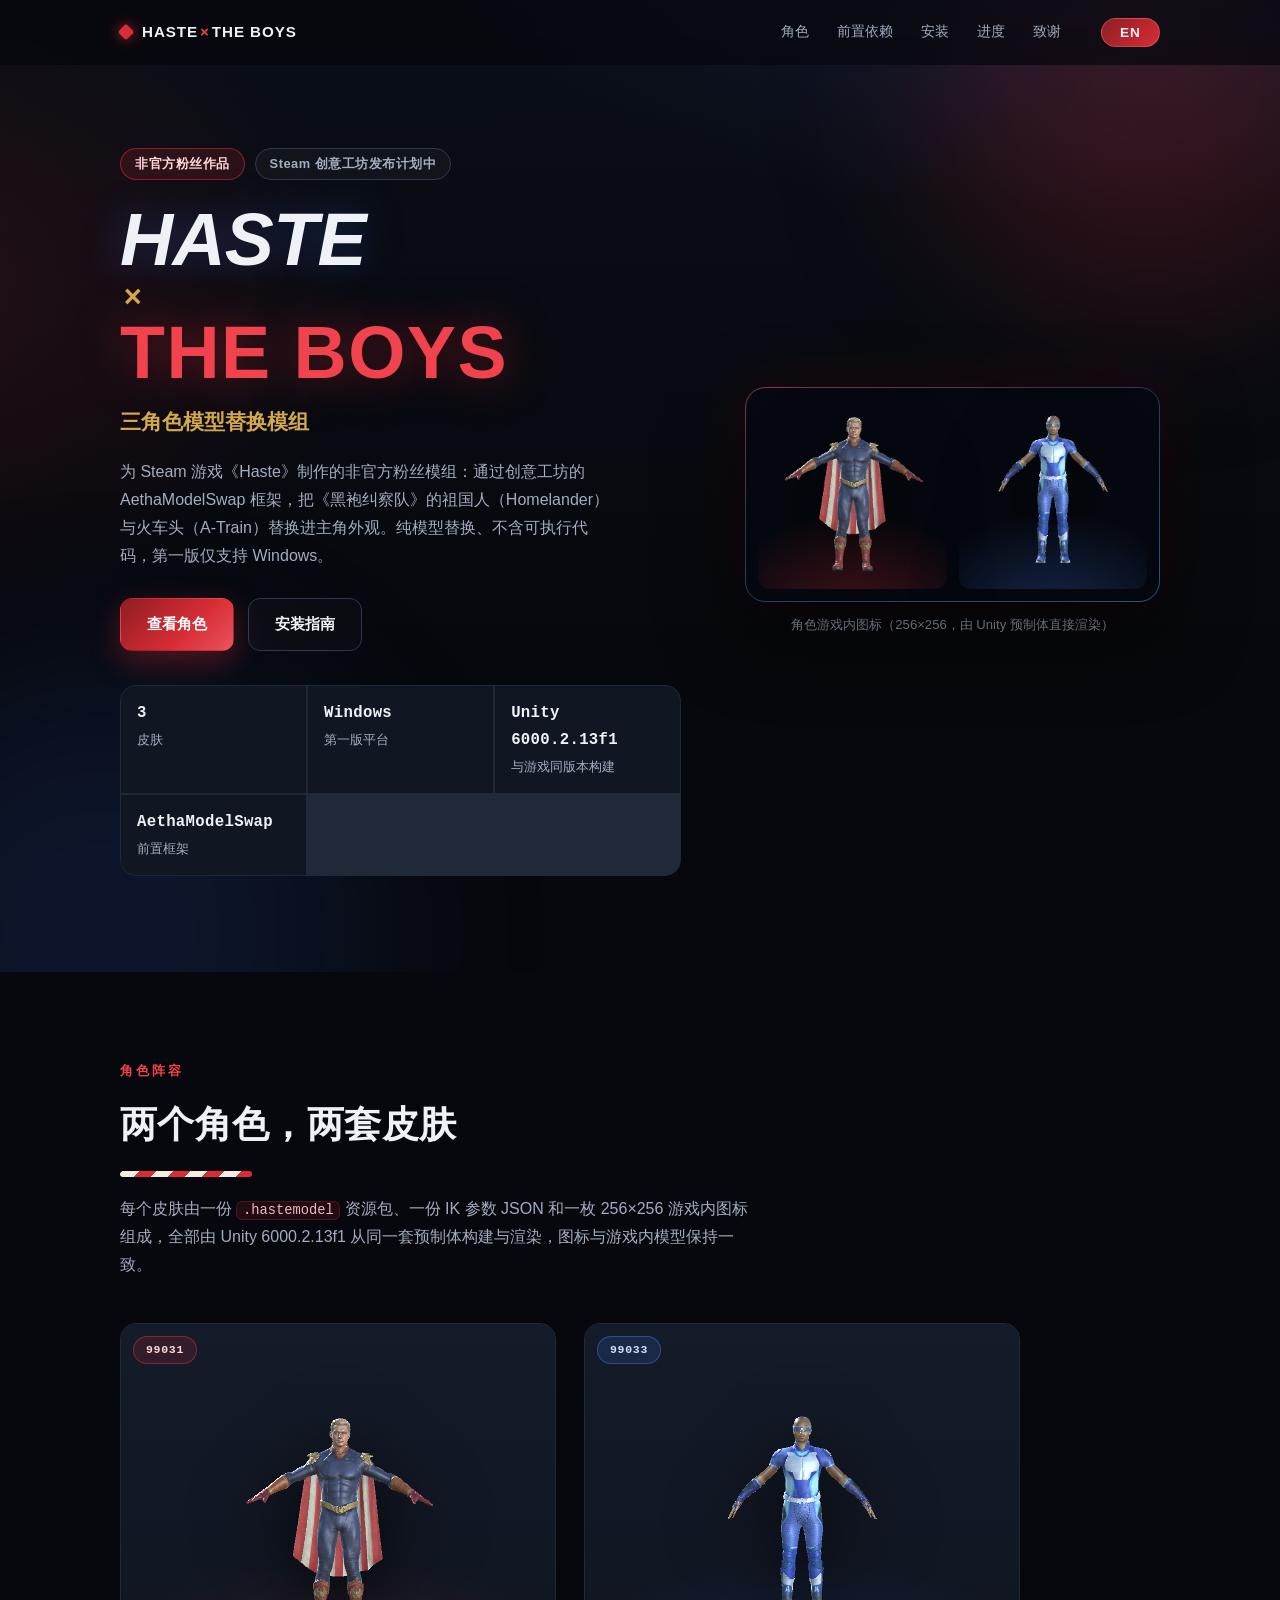
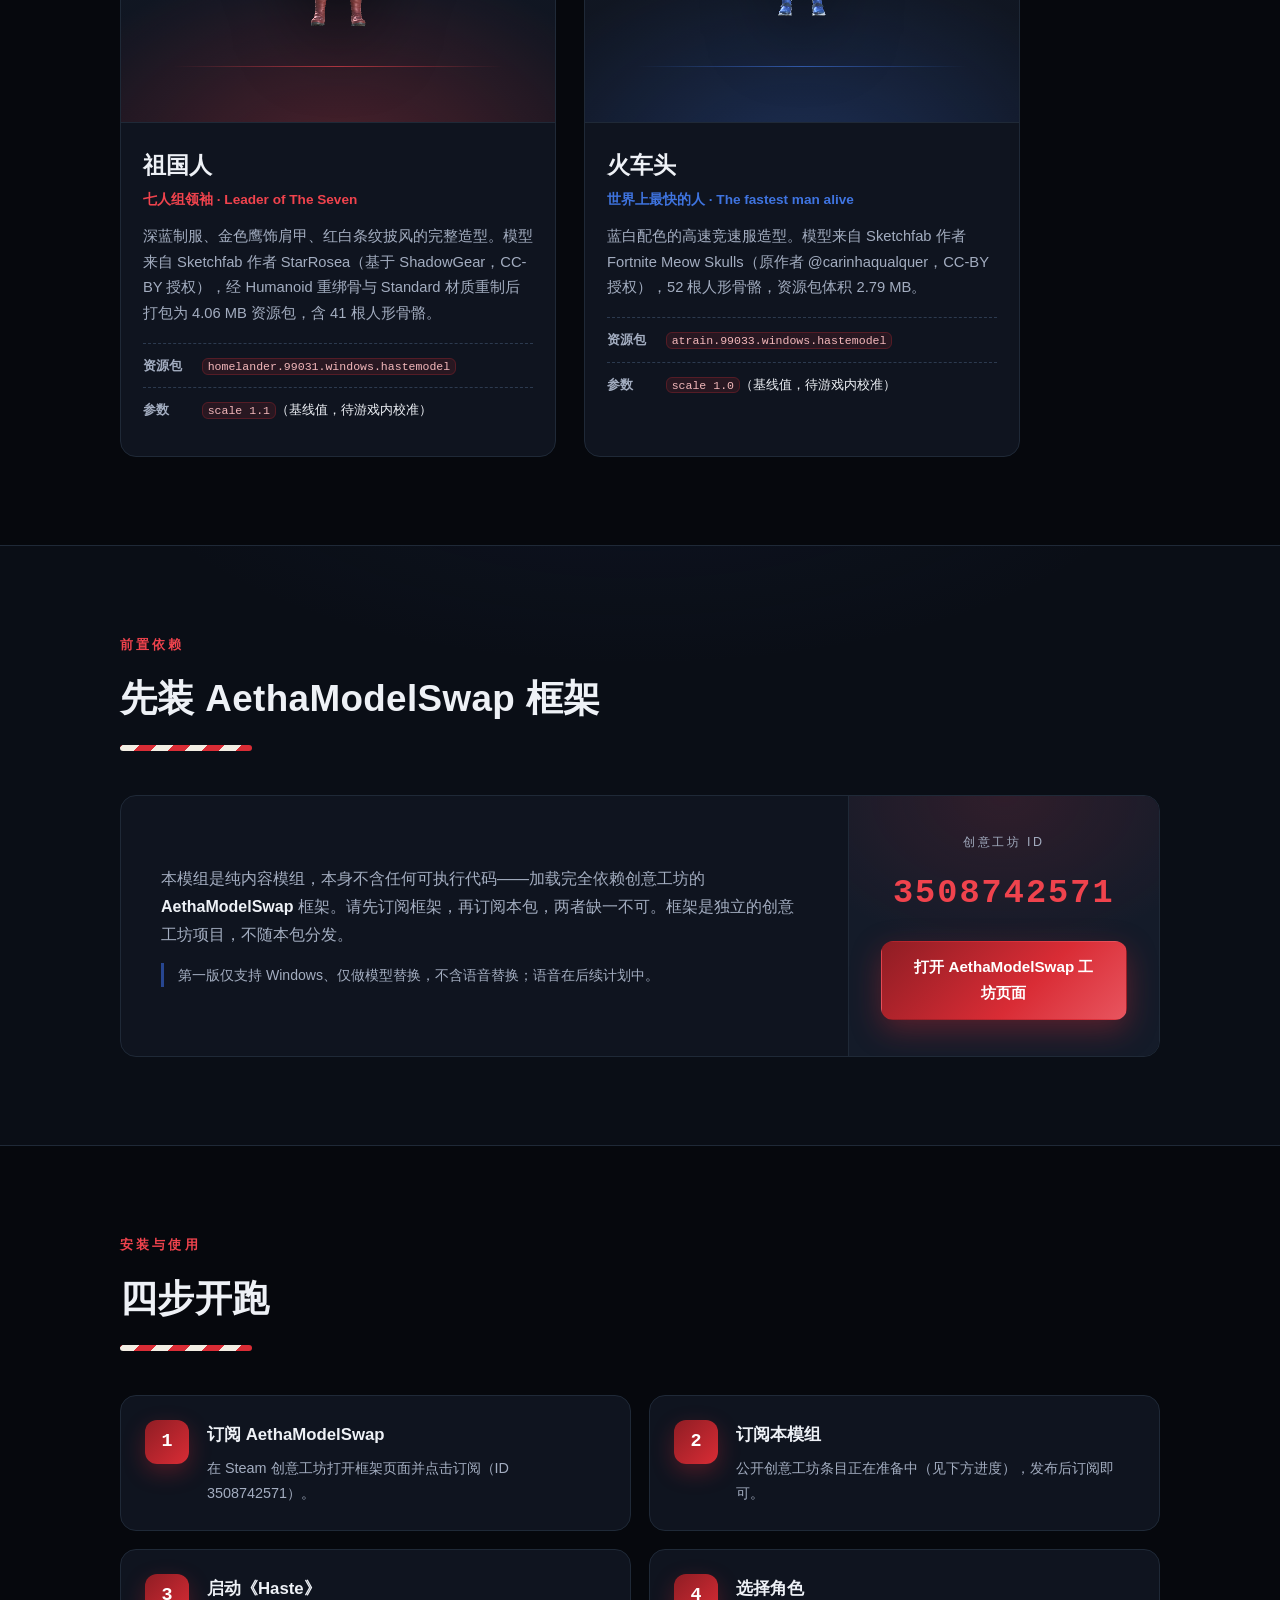
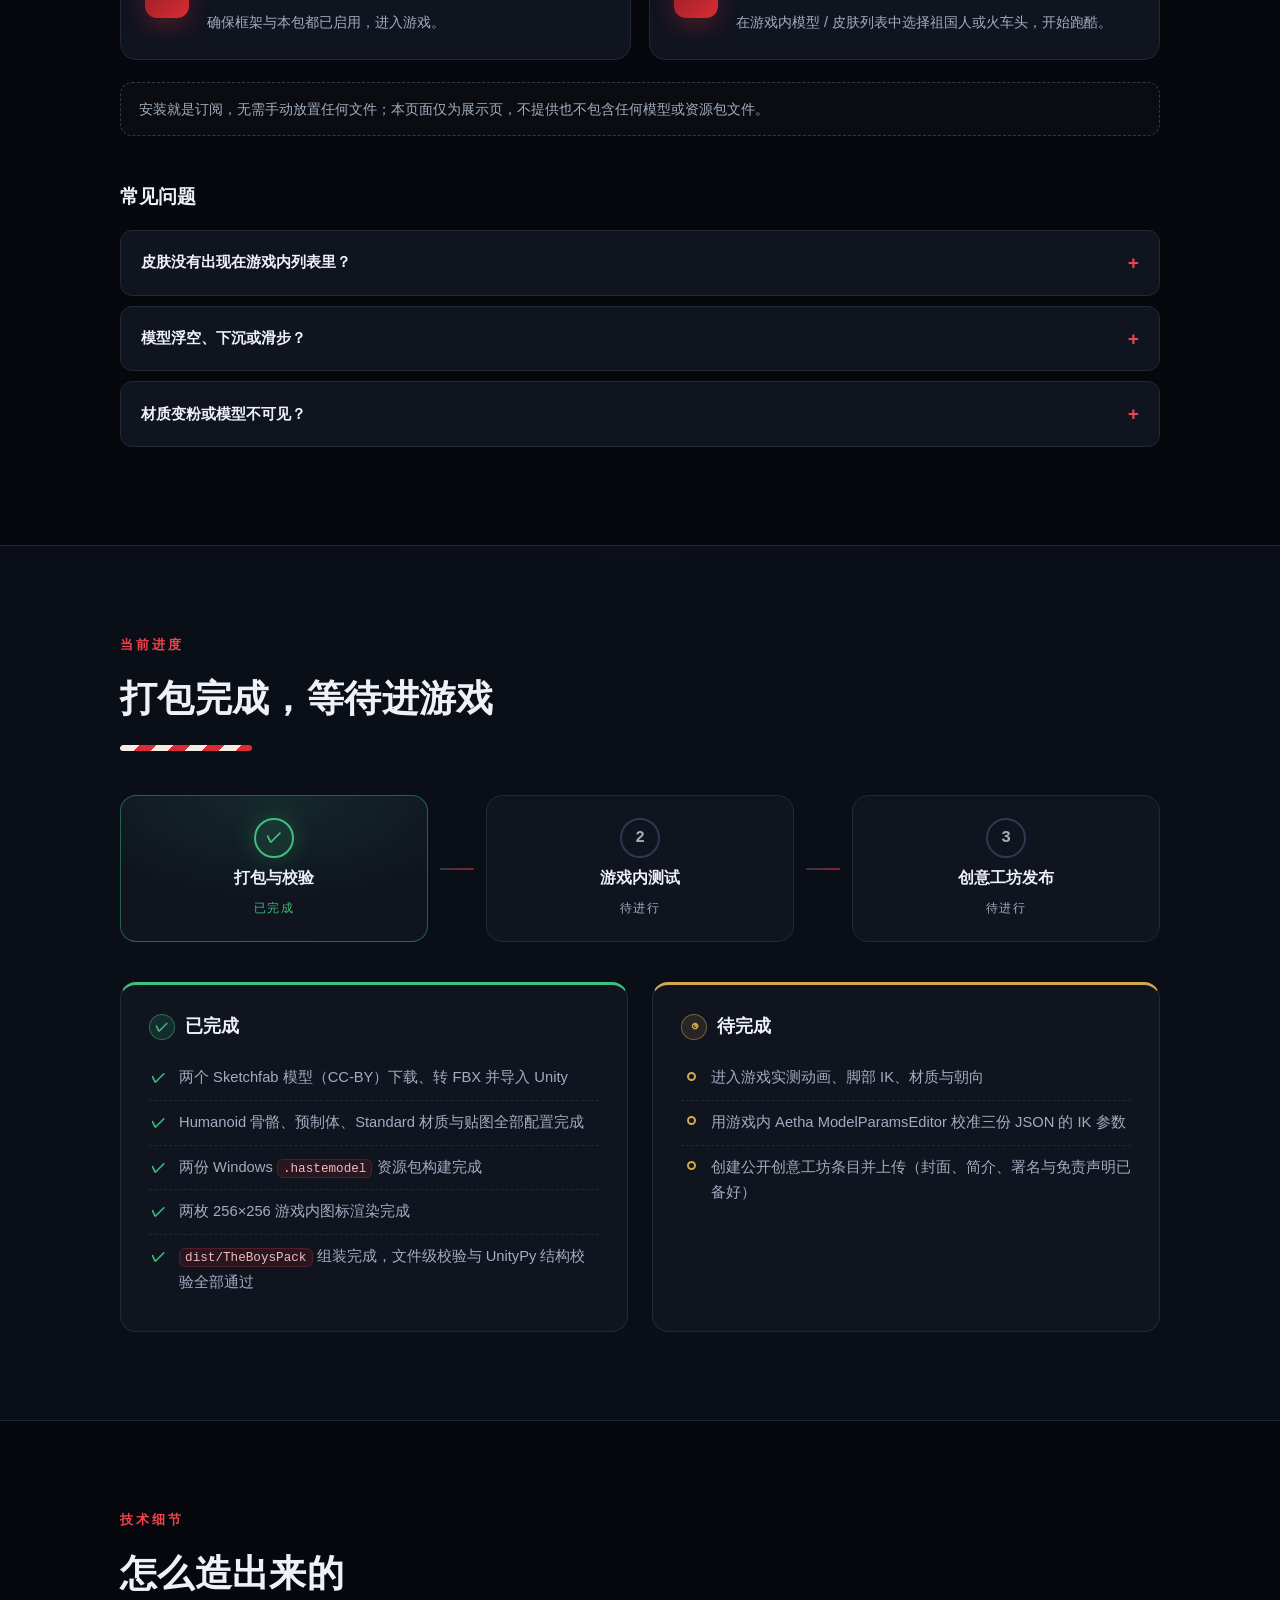
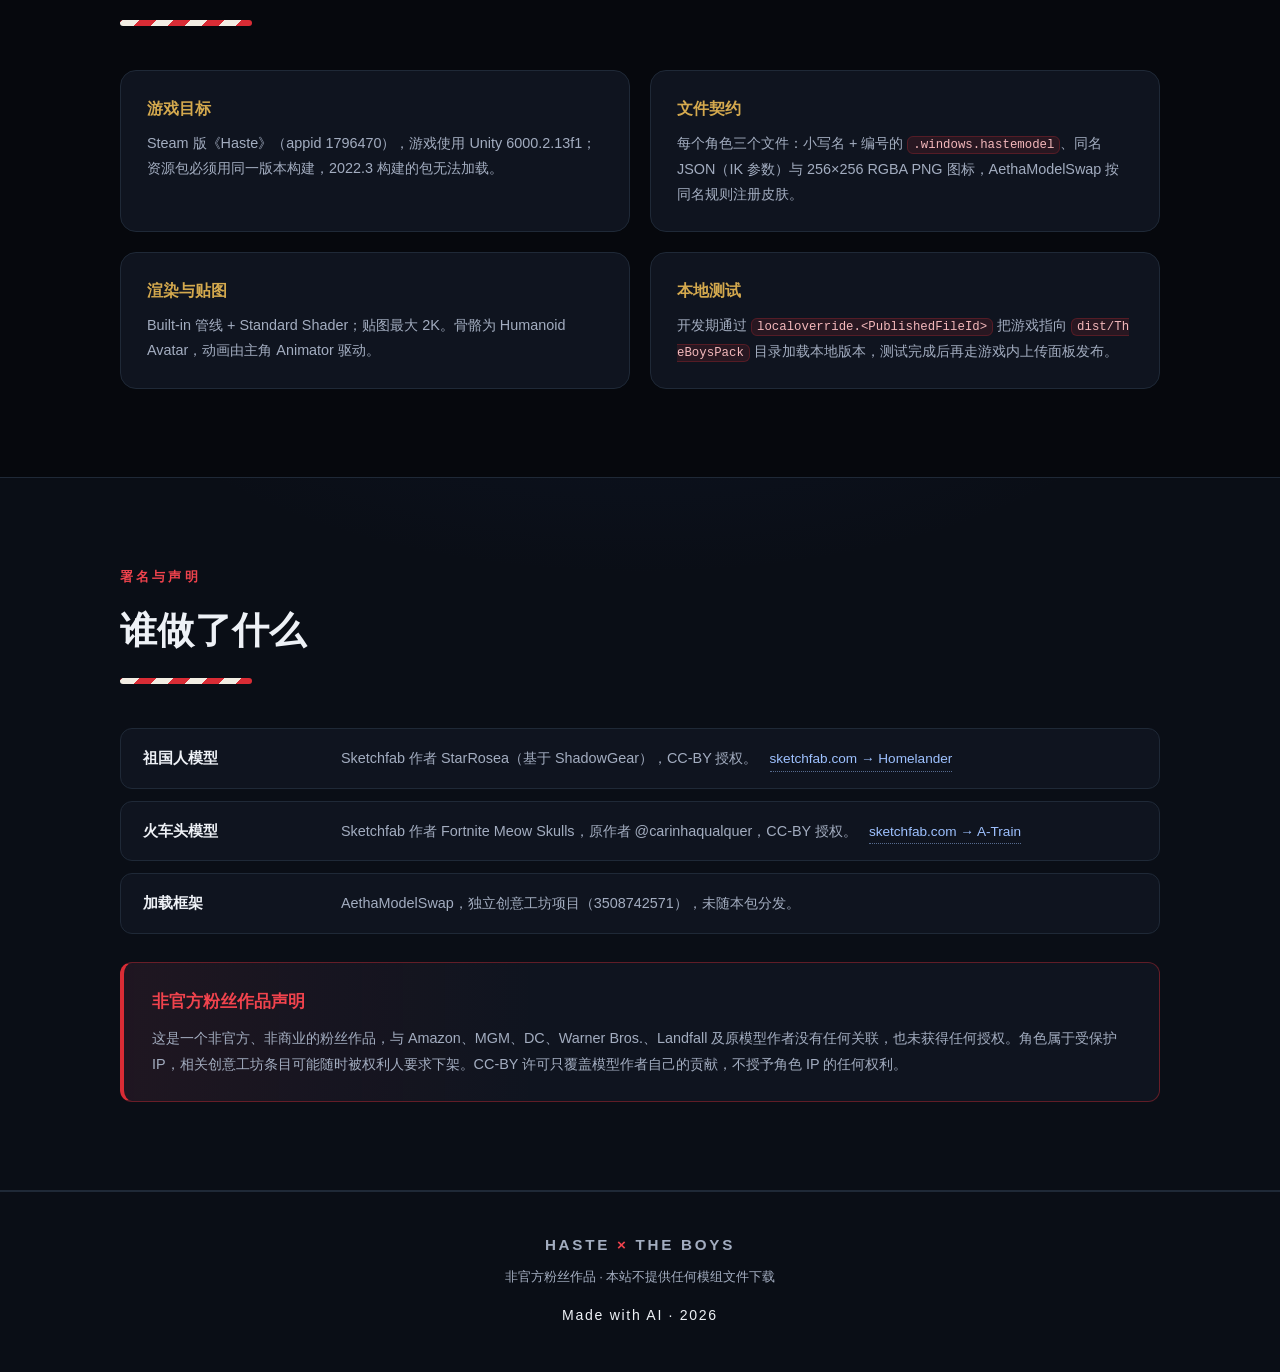
==== commit e27fc3b8: "fix: 修复图标被压扁——移除 img 固定宽高属性，CSS height:auto+contain，样式表加版本号" ====
--- a/index.html
+++ b/index.html
@@ -21,7 +21,7 @@
   <meta name="twitter:image" content="assets/Homelander.99031.png">
 
   <link rel="icon" type="image/png" href="assets/Homelander.99031.png">
-  <link rel="stylesheet" href="css/style.css">
+  <link rel="stylesheet" href="css/style.css?v=2">
   <script>
     (function () {
       try {
@@ -103,8 +103,8 @@
         </div>
         <figure class="hero-figure">
           <div class="poster-frame">
-            <img src="assets/Homelander.99031.png" alt="祖国人游戏内皮肤图标：深蓝制服、金色鹰饰肩甲、红白条纹披风 Homelander in-game skin icon" width="256" height="256">
-            <img src="assets/ATrain.99033.png" alt="火车头游戏内皮肤图标：蓝白竞速服与发光的蓝色胸口徽标 A-Train in-game skin icon" width="256" height="256">
+            <img src="assets/Homelander.99031.png" alt="祖国人游戏内皮肤图标：深蓝制服、金色鹰饰肩甲、红白条纹披风 Homelander in-game skin icon">
+            <img src="assets/ATrain.99033.png" alt="火车头游戏内皮肤图标：蓝白竞速服与发光的蓝色胸口徽标 A-Train in-game skin icon">
           </div>
           <figcaption>
             <span data-lang="zh">角色游戏内图标（256×256，由 Unity 预制体直接渲染）</span>
@@ -132,7 +132,7 @@
           <article class="card c-homelander">
             <div class="card-stage">
               <span class="chip chip-id">99031</span>
-              <img src="assets/Homelander.99031.png" alt="祖国人游戏内皮肤图标：深蓝制服、金色鹰饰肩甲、红白条纹披风 Homelander in-game skin icon with navy suit, gold eagle shoulder pads and red-white striped cape" width="256" height="256" loading="lazy">
+              <img src="assets/Homelander.99031.png" alt="祖国人游戏内皮肤图标：深蓝制服、金色鹰饰肩甲、红白条纹披风 Homelander in-game skin icon with navy suit, gold eagle shoulder pads and red-white striped cape" loading="lazy">
             </div>
             <div class="card-body">
               <h3><span data-lang="zh">祖国人</span><span data-lang="en">Homelander</span></h3>
@@ -155,7 +155,7 @@
           <article class="card c-atrain">
             <div class="card-stage">
               <span class="chip chip-id">99033</span>
-              <img src="assets/ATrain.99033.png" alt="火车头游戏内皮肤图标：蓝白竞速服与发光的蓝色胸口徽标 A-Train in-game skin icon with a blue-and-white speed suit and glowing chest emblem" width="256" height="256" loading="lazy">
+              <img src="assets/ATrain.99033.png" alt="火车头游戏内皮肤图标：蓝白竞速服与发光的蓝色胸口徽标 A-Train in-game skin icon with a blue-and-white speed suit and glowing chest emblem" loading="lazy">
             </div>
             <div class="card-body">
               <h3><span data-lang="zh">火车头</span><span data-lang="en">A-Train</span></h3>
--- a/css/style.css
+++ b/css/style.css
@@ -329,8 +329,12 @@
   box-shadow:
     0 30px 80px rgba(0, 0, 0, 0.6),
     0 0 60px rgba(217, 44, 53, 0.12);
-  max-width: 480px;
+  max-width: 540px;
   margin-inline: auto;
+  display: flex;
+  align-items: center;
+  gap: 12px;
+  padding: 12px;
 }
 .poster-frame::before {
   content: "";
@@ -344,7 +348,20 @@
   mask-composite: exclude;
   pointer-events: none;
 }
-.poster-frame img { border-radius: 12px; }
+.poster-frame img {
+  width: calc(50% - 6px);
+  height: auto;
+  aspect-ratio: 1 / 1;
+  object-fit: contain;
+  border-radius: 12px;
+  filter: drop-shadow(0 18px 34px rgba(0, 0, 0, 0.65));
+}
+.poster-frame img:first-child {
+  background: radial-gradient(120% 90% at 50% 115%, rgba(217, 44, 53, 0.3), transparent 62%);
+}
+.poster-frame img:last-child {
+  background: radial-gradient(120% 90% at 50% 115%, rgba(63, 116, 224, 0.3), transparent 62%);
+}
 .hero-figure figcaption {
   margin-top: 12px;
   font-size: 0.82rem;
@@ -405,8 +422,9 @@
 
 .cards {
   display: grid;
-  grid-template-columns: repeat(3, 1fr);
-  gap: 24px;
+  grid-template-columns: repeat(2, minmax(0, 1fr));
+  gap: 28px;
+  max-width: 900px;
 }
 
 .card {
@@ -448,7 +466,9 @@
 }
 .card-stage img {
   width: 72%;
-  max-width: 300px;
+  max-width: 256px;
+  height: auto;
+  object-fit: contain;
   filter: drop-shadow(0 18px 34px rgba(0, 0, 0, 0.65));
 }
 .chip {
@@ -876,8 +896,7 @@
 /* ===================== Responsive ===================== */
 
 @media (max-width: 1020px) {
-  .cards { grid-template-columns: repeat(2, 1fr); }
-  .card:nth-child(3) { grid-column: span 2; max-width: 560px; margin-inline: auto; width: 100%; }
+  .cards { max-width: none; }
 }
 
 @media (max-width: 880px) {
@@ -885,7 +904,7 @@
   .hero { padding-top: 120px; }
   .hero-grid { grid-template-columns: 1fr; }
   .hero-figure { order: -1; }
-  .poster-frame { max-width: 420px; }
+  .poster-frame { max-width: 440px; }
 
   .site-nav { display: none; }
   .header-inner { height: 58px; }
@@ -893,8 +912,7 @@
 
   .section { padding: 64px 0; }
 
-  .cards { grid-template-columns: 1fr; }
-  .card:nth-child(3) { grid-column: auto; max-width: none; }
+  .cards { grid-template-columns: 1fr; max-width: 560px; }
 
   .dep-panel { grid-template-columns: 1fr; }
   .dep-id { border-left: 0; border-top: 1px solid var(--line); }
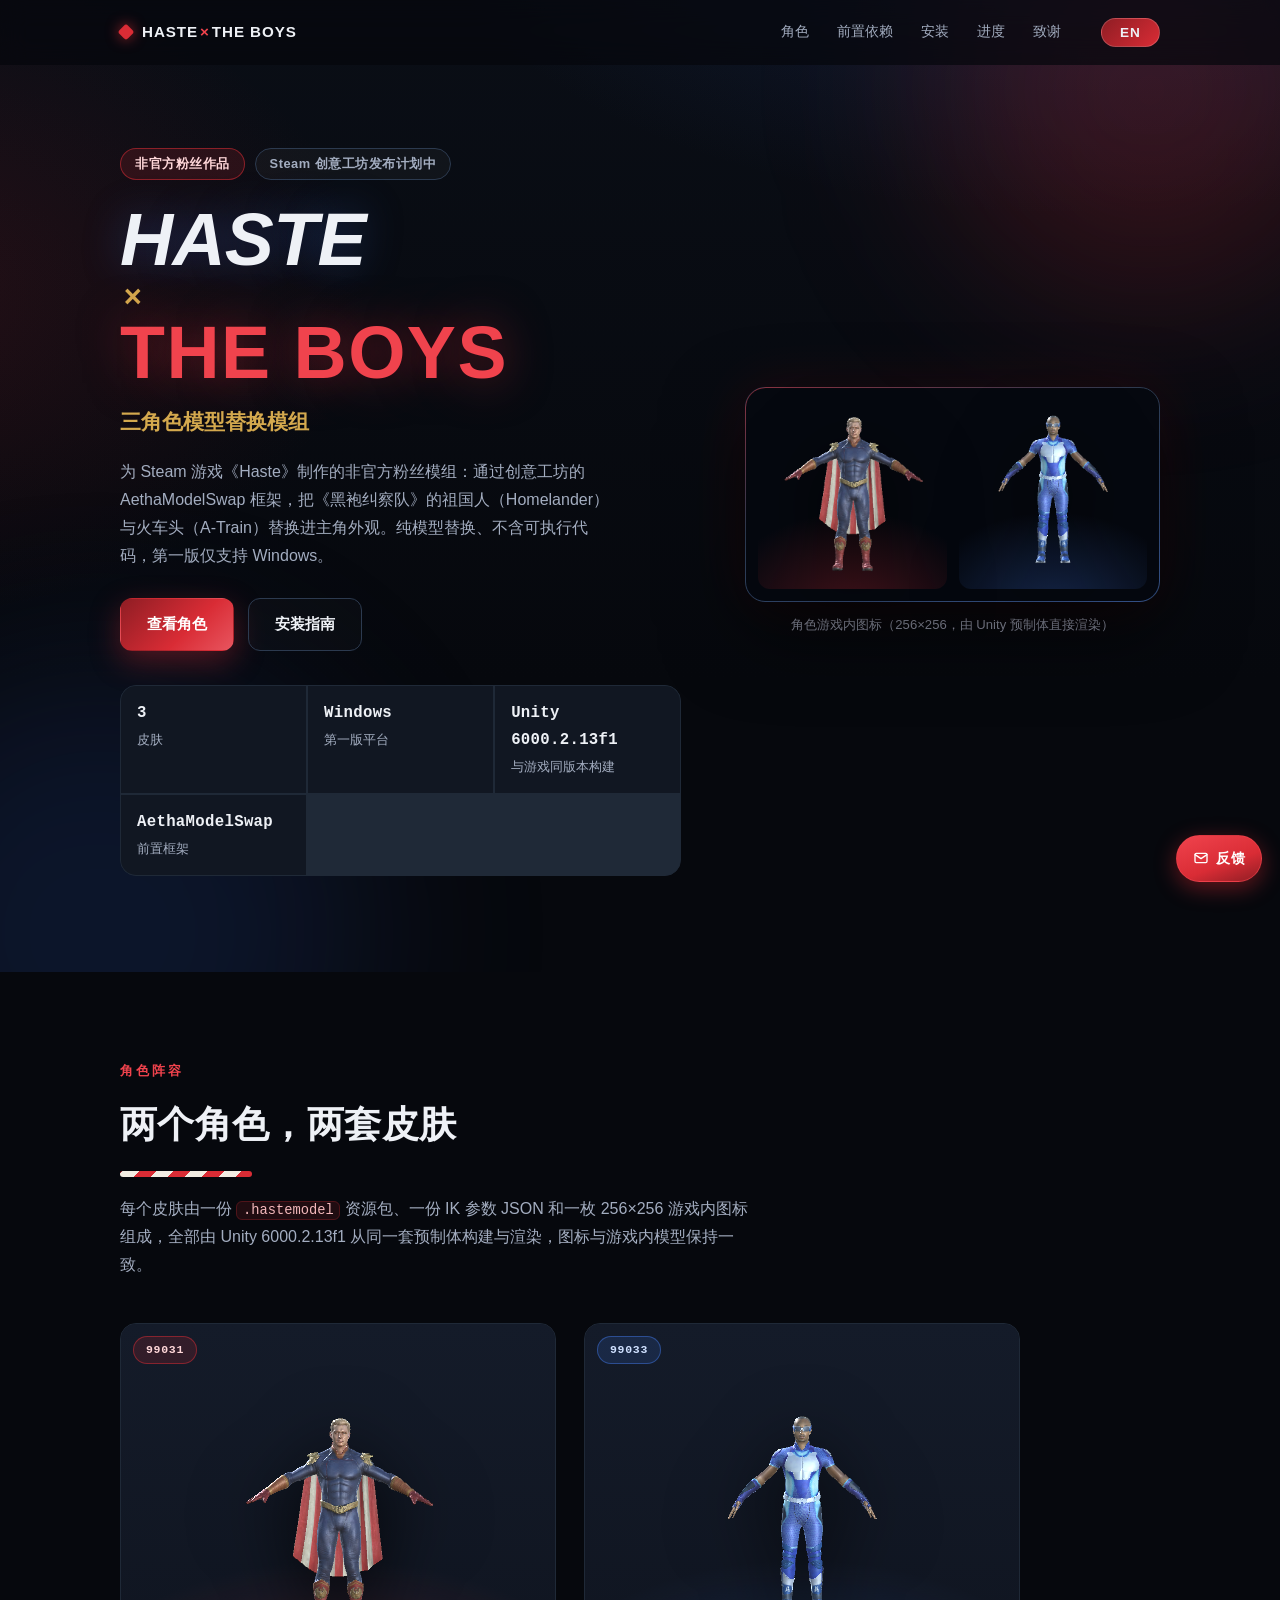
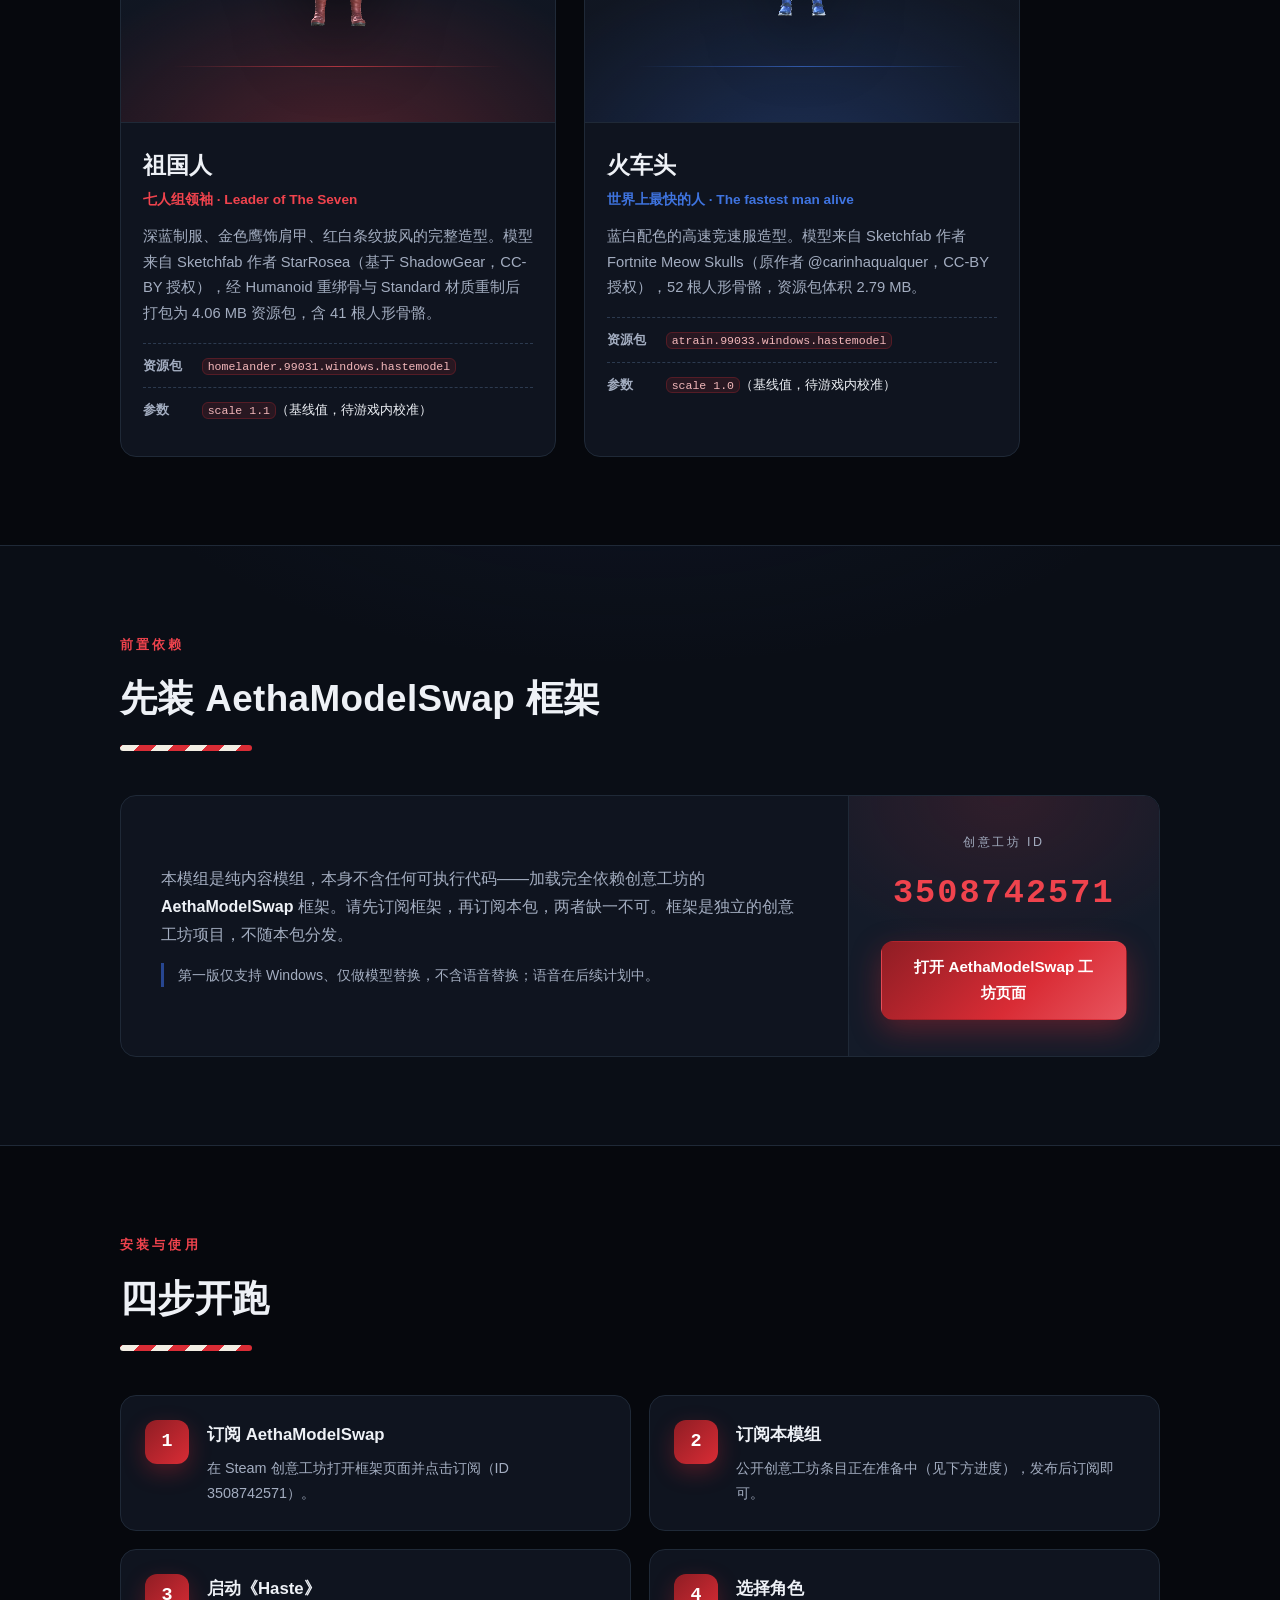
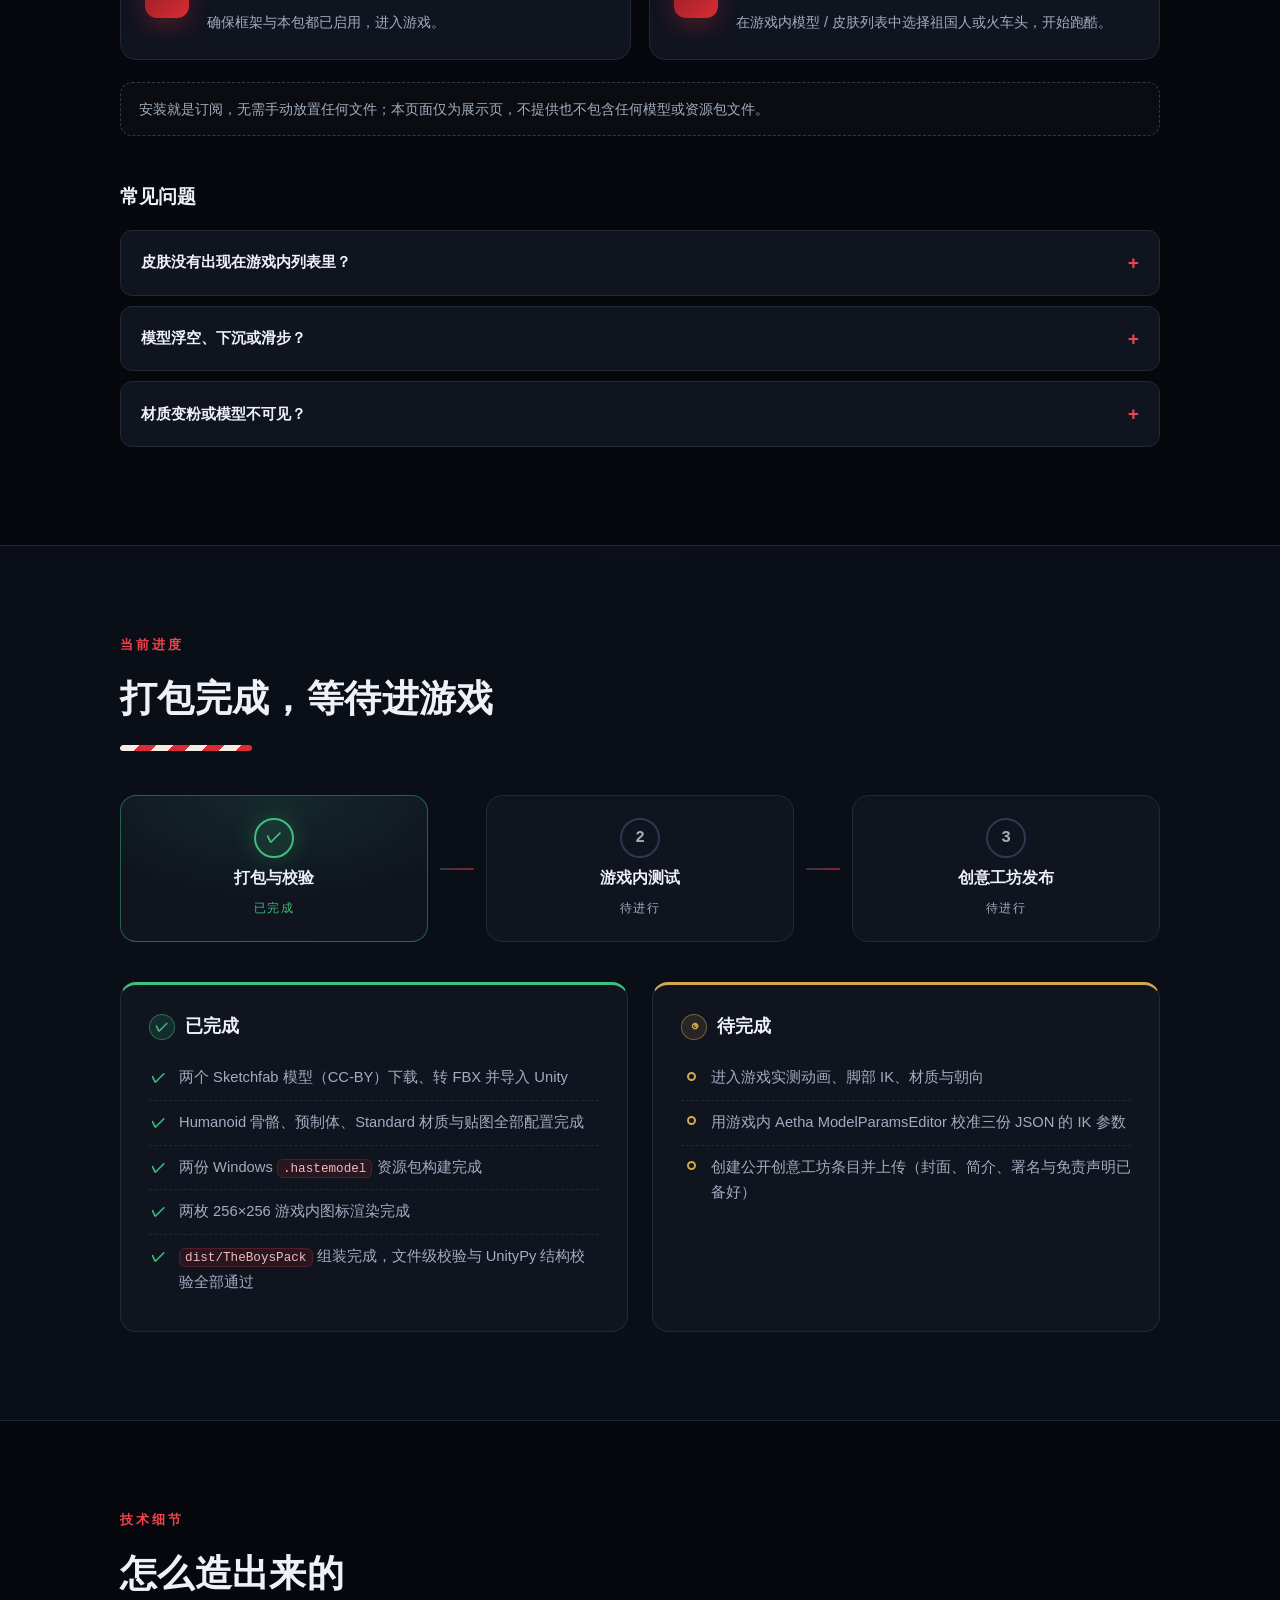
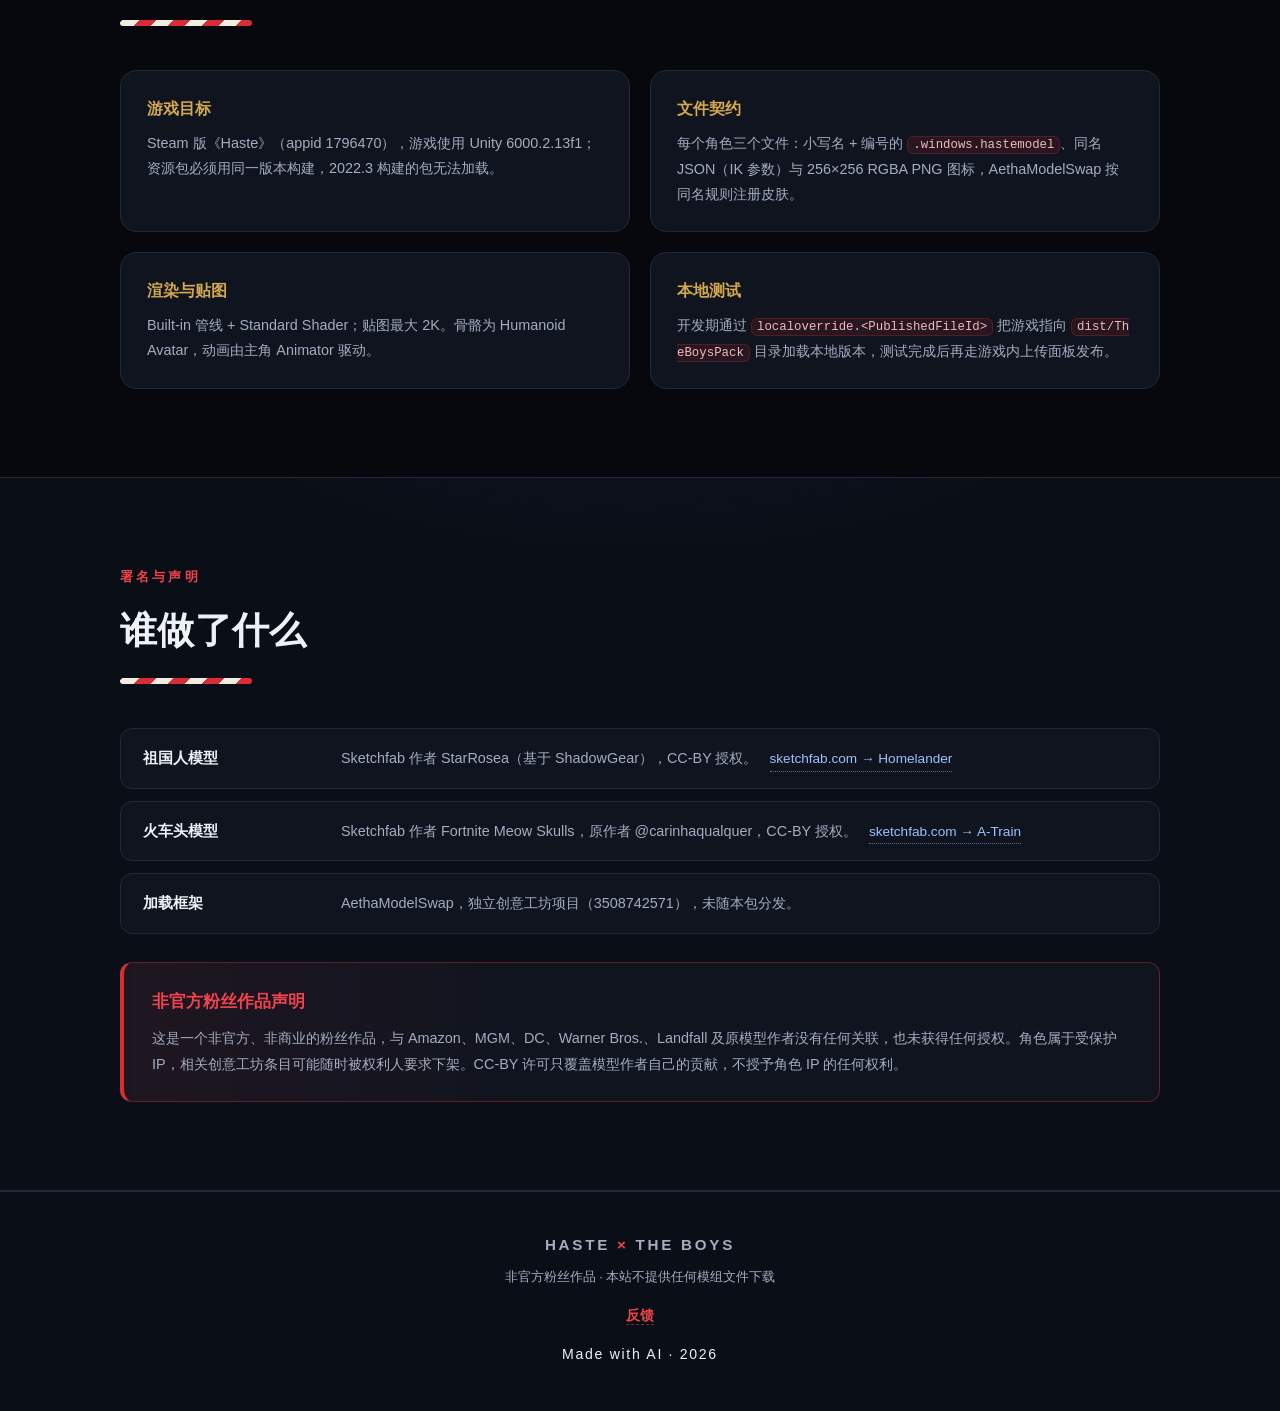
==== commit 68fe842f: "feat: 新增用户反馈页与页脚入口" ====
--- a/index.html
+++ b/index.html
@@ -439,10 +439,17 @@
     <div class="container">
       <p class="footer-brand">HASTE <span aria-hidden="true">×</span> THE BOYS</p>
       <p class="footer-line"><span data-lang="zh">非官方粉丝作品 · 本站不提供任何模组文件下载</span><span data-lang="en">Unofficial fan project · no mod files are distributed on this site</span></p>
+      <p class="footer-feedback"><a href="feedback.html" title="反馈 Feedback" aria-label="反馈 Feedback"><span data-lang="zh">反馈</span><span data-lang="en">Feedback</span></a></p>
       <p class="footer-ai">Made with AI · 2026</p>
     </div>
   </footer>
 
+  <!-- 悬浮反馈入口：右下角 fixed，不遮挡正文 -->
+  <a class="feedback-fab" href="feedback.html" aria-label="反馈 Feedback" title="反馈 Feedback">
+    <svg width="16" height="16" viewBox="0 0 24 24" fill="none" stroke="currentColor" stroke-width="2" stroke-linecap="round" stroke-linejoin="round" aria-hidden="true"><rect x="3" y="5" width="18" height="14" rx="2"/><path d="m3 7 9 6 9-6"/></svg>
+    <span data-lang="zh">反馈</span><span data-lang="en">Feedback</span>
+  </a>
+
   <script src="js/main.js"></script>
 </body>
 </html>
--- a/css/style.css
+++ b/css/style.css
@@ -893,6 +893,51 @@
   letter-spacing: 0.12em;
 }
 
+/* ===================== 反馈入口（页脚链接 + 悬浮按钮） ===================== */
+
+.footer-feedback {
+  font-size: 0.88rem;
+  margin-bottom: 14px;
+}
+.footer-feedback a {
+  color: var(--red-2);
+  font-weight: 600;
+  padding-bottom: 1px;
+  border-bottom: 1px dashed rgba(240, 67, 77, 0.5);
+  transition: color 0.15s ease, border-color 0.15s ease;
+}
+.footer-feedback a:hover {
+  color: var(--text);
+  border-bottom-color: var(--text);
+}
+
+.feedback-fab {
+  position: fixed;
+  right: 18px;
+  bottom: 18px;
+  z-index: 90;
+  display: inline-flex;
+  align-items: center;
+  gap: 7px;
+  padding: 10px 16px;
+  border-radius: 999px;
+  background: linear-gradient(160deg, var(--red-2), var(--red) 60%, var(--red-dark));
+  border: 1px solid rgba(240, 67, 77, 0.6);
+  color: #fff;
+  font-size: 0.9rem;
+  font-weight: 700;
+  letter-spacing: 0.02em;
+  box-shadow: 0 6px 22px rgba(217, 44, 53, 0.45), 0 2px 6px rgba(0, 0, 0, 0.4);
+  transition: transform 0.15s ease, box-shadow 0.15s ease, filter 0.15s ease;
+}
+.feedback-fab:hover {
+  transform: translateY(-2px);
+  filter: brightness(1.08);
+  box-shadow: 0 10px 26px rgba(217, 44, 53, 0.55), 0 2px 6px rgba(0, 0, 0, 0.4);
+}
+.feedback-fab:active { transform: translateY(0); }
+.feedback-fab svg { flex: 0 0 auto; }
+
 /* ===================== Responsive ===================== */
 
 @media (max-width: 1020px) {
@@ -936,4 +981,12 @@
   .hero-actions .btn { width: 100%; text-align: center; }
   .dep-copy { padding: 26px 22px; }
   .step { padding: 18px; }
-}
+
+  /* 悬浮反馈按钮：小屏略收紧，保持 44px 以上可点高度 */
+  .feedback-fab {
+    right: 14px;
+    bottom: 14px;
+    padding: 11px 14px;
+    font-size: 0.86rem;
+  }
+}
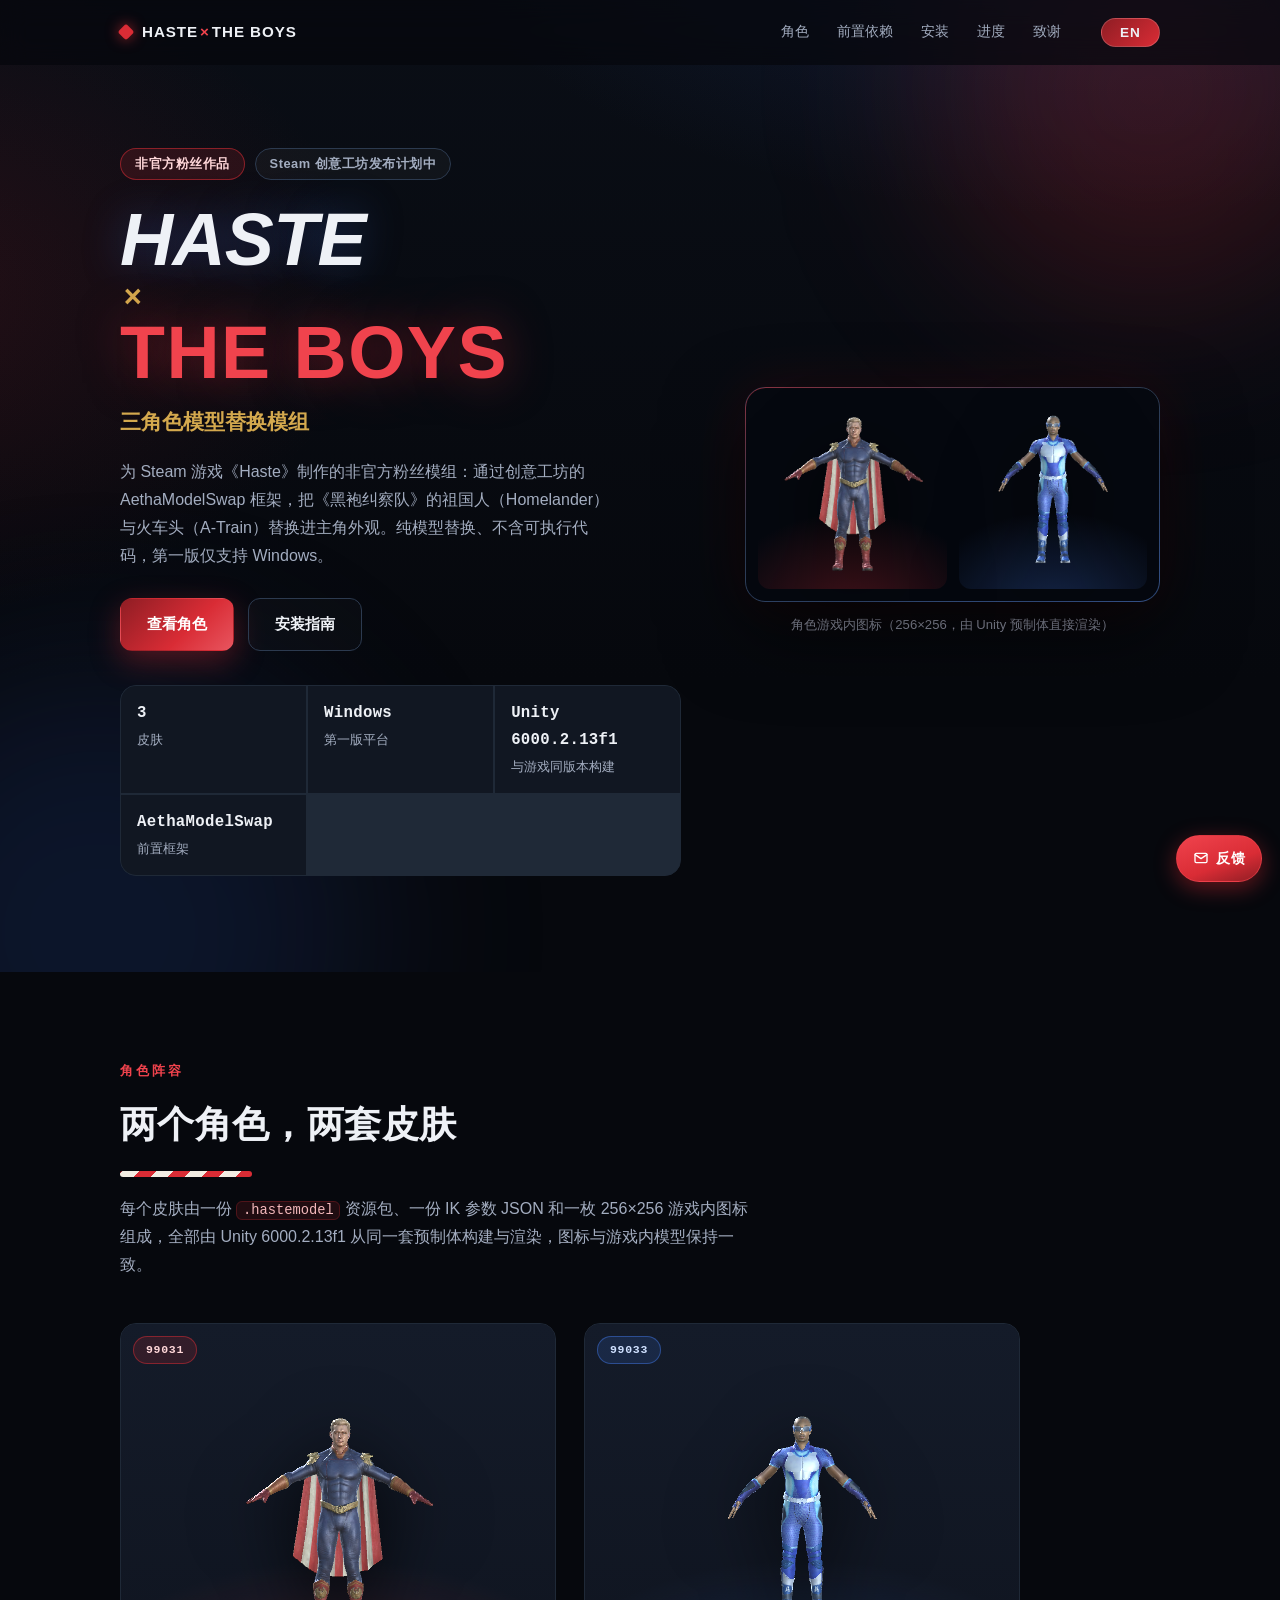
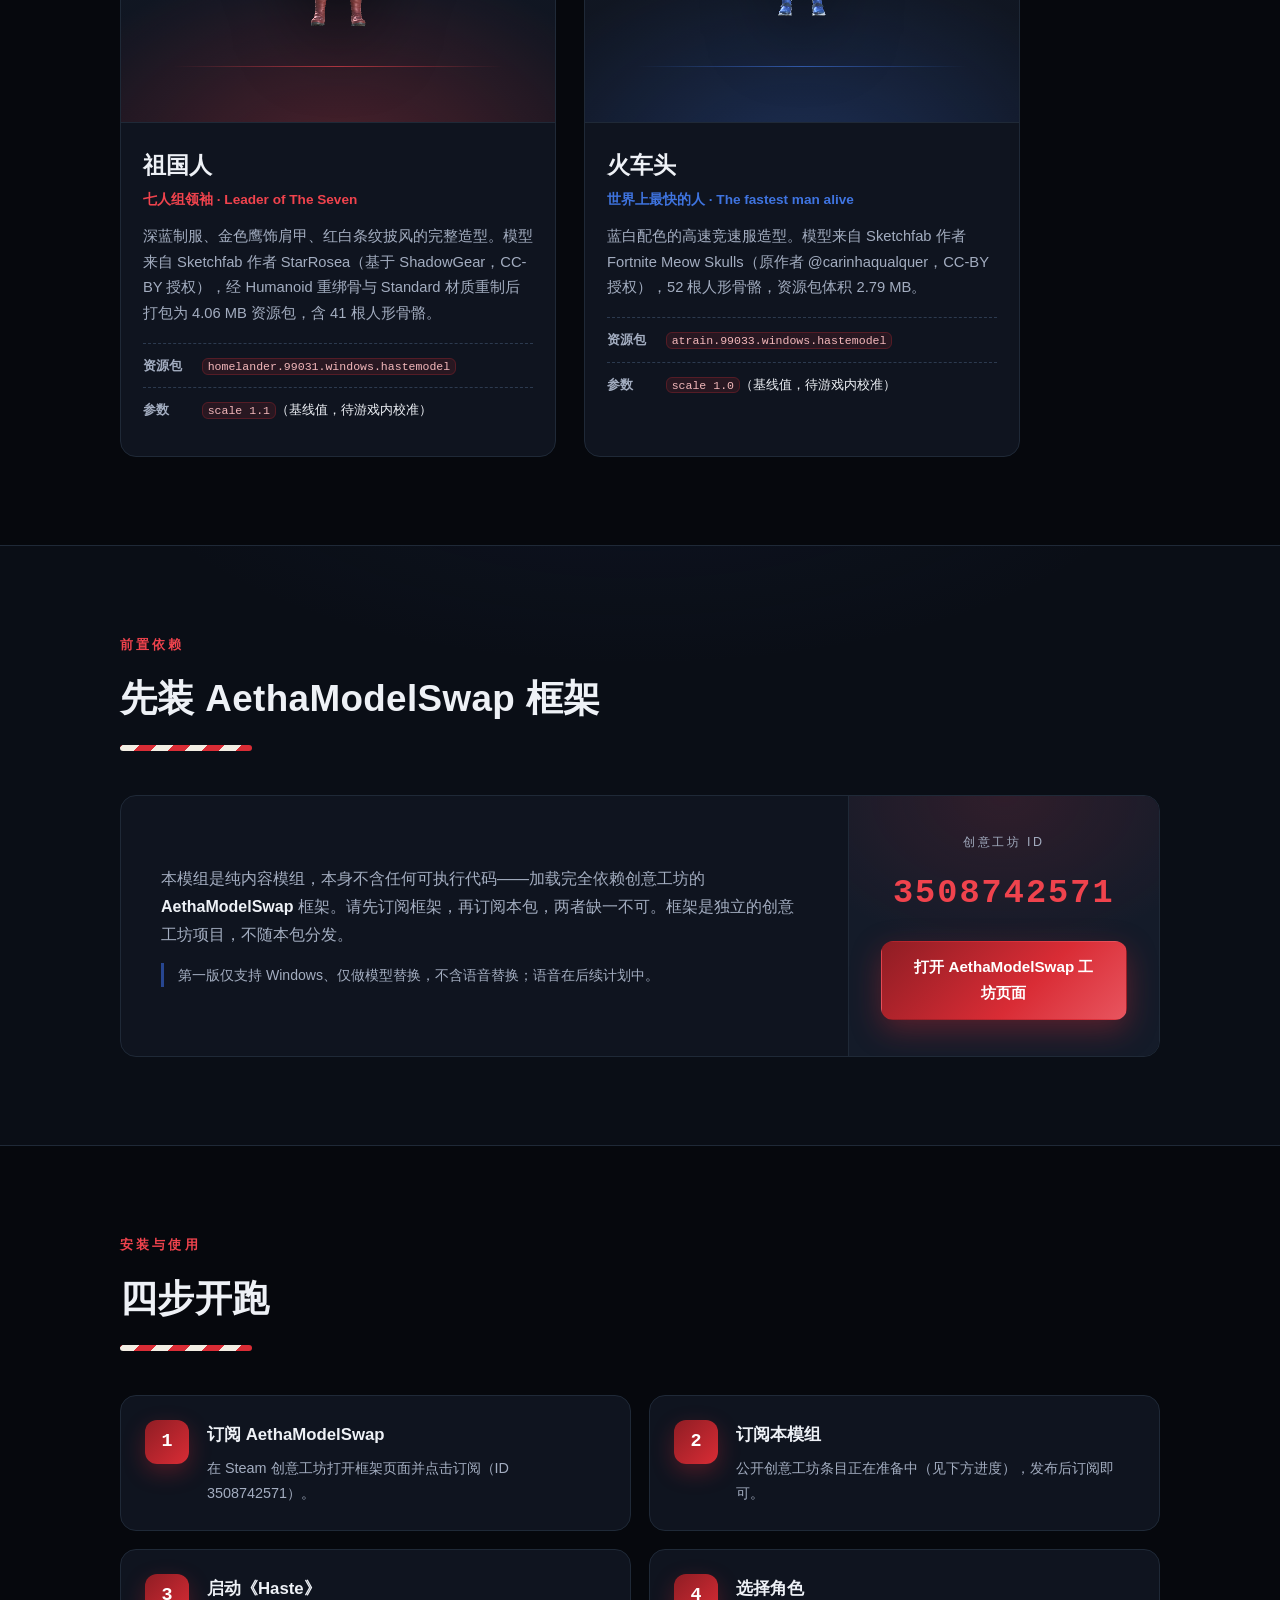
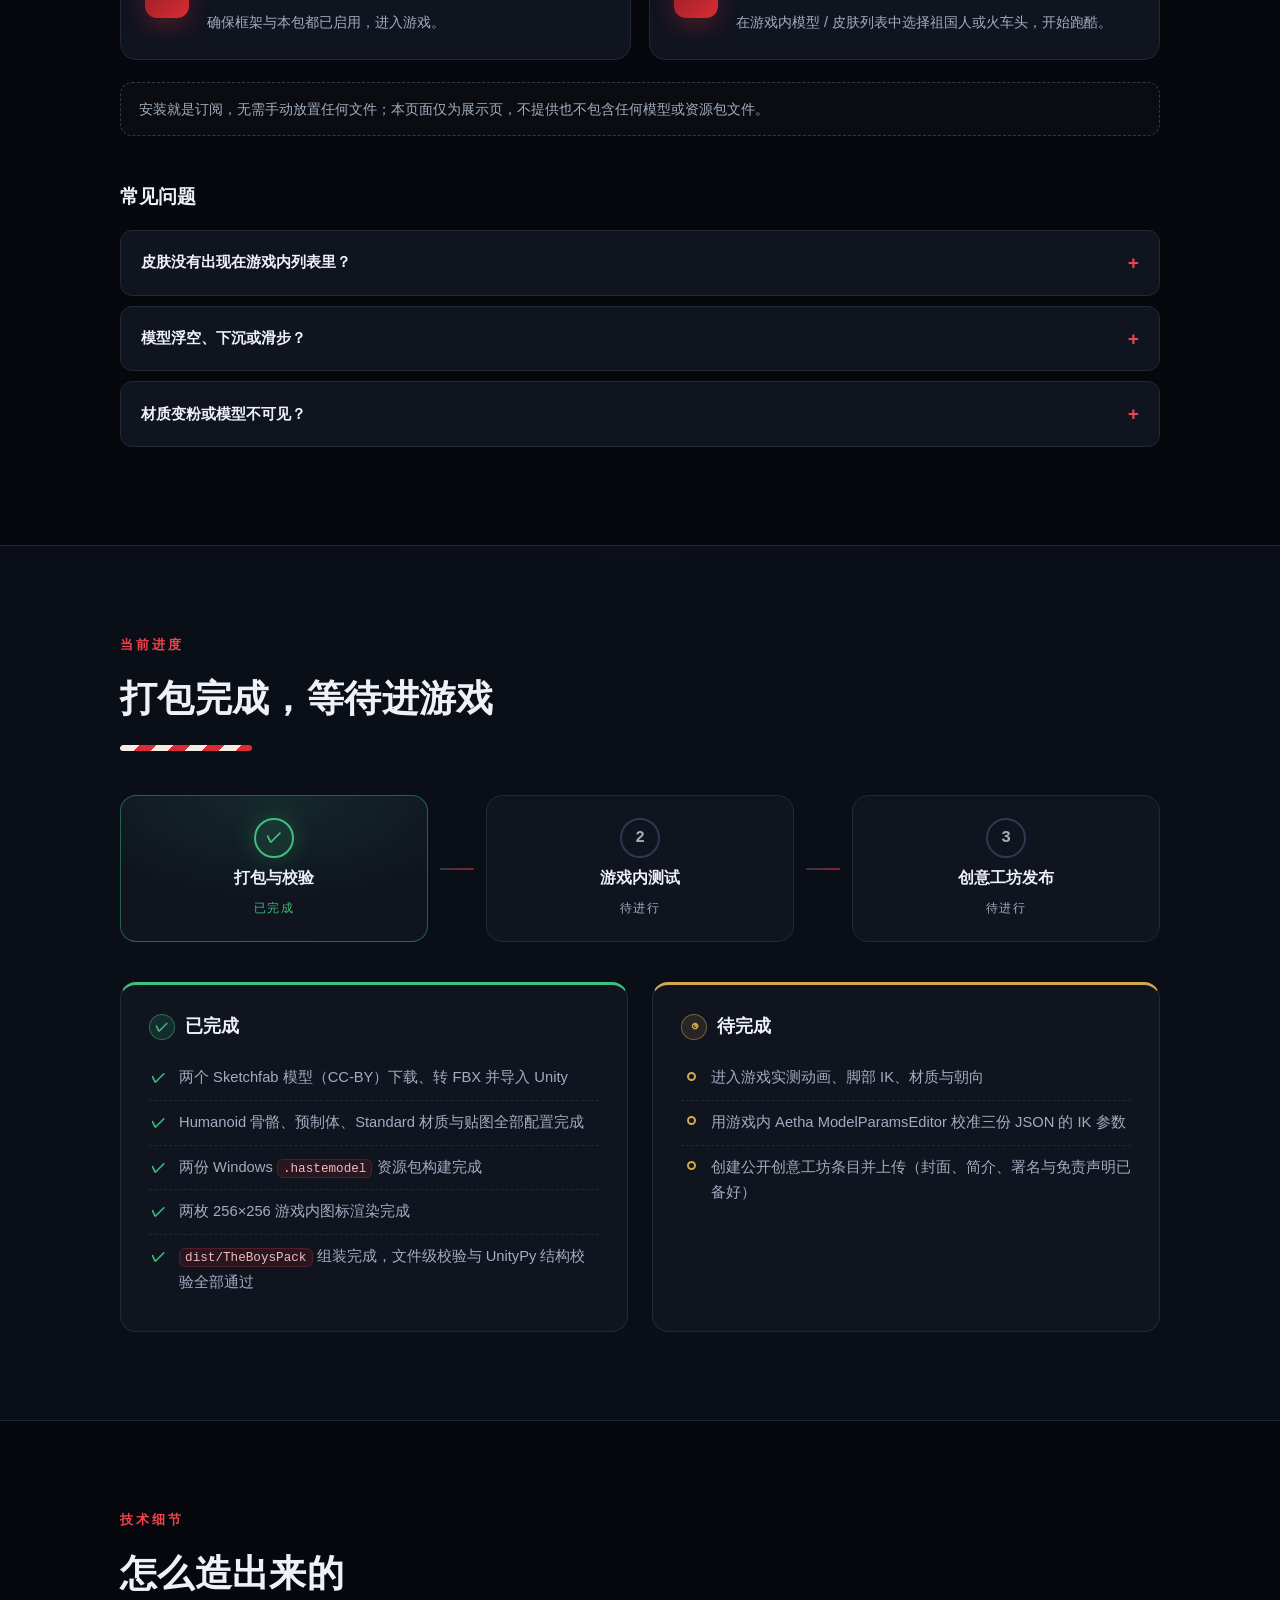
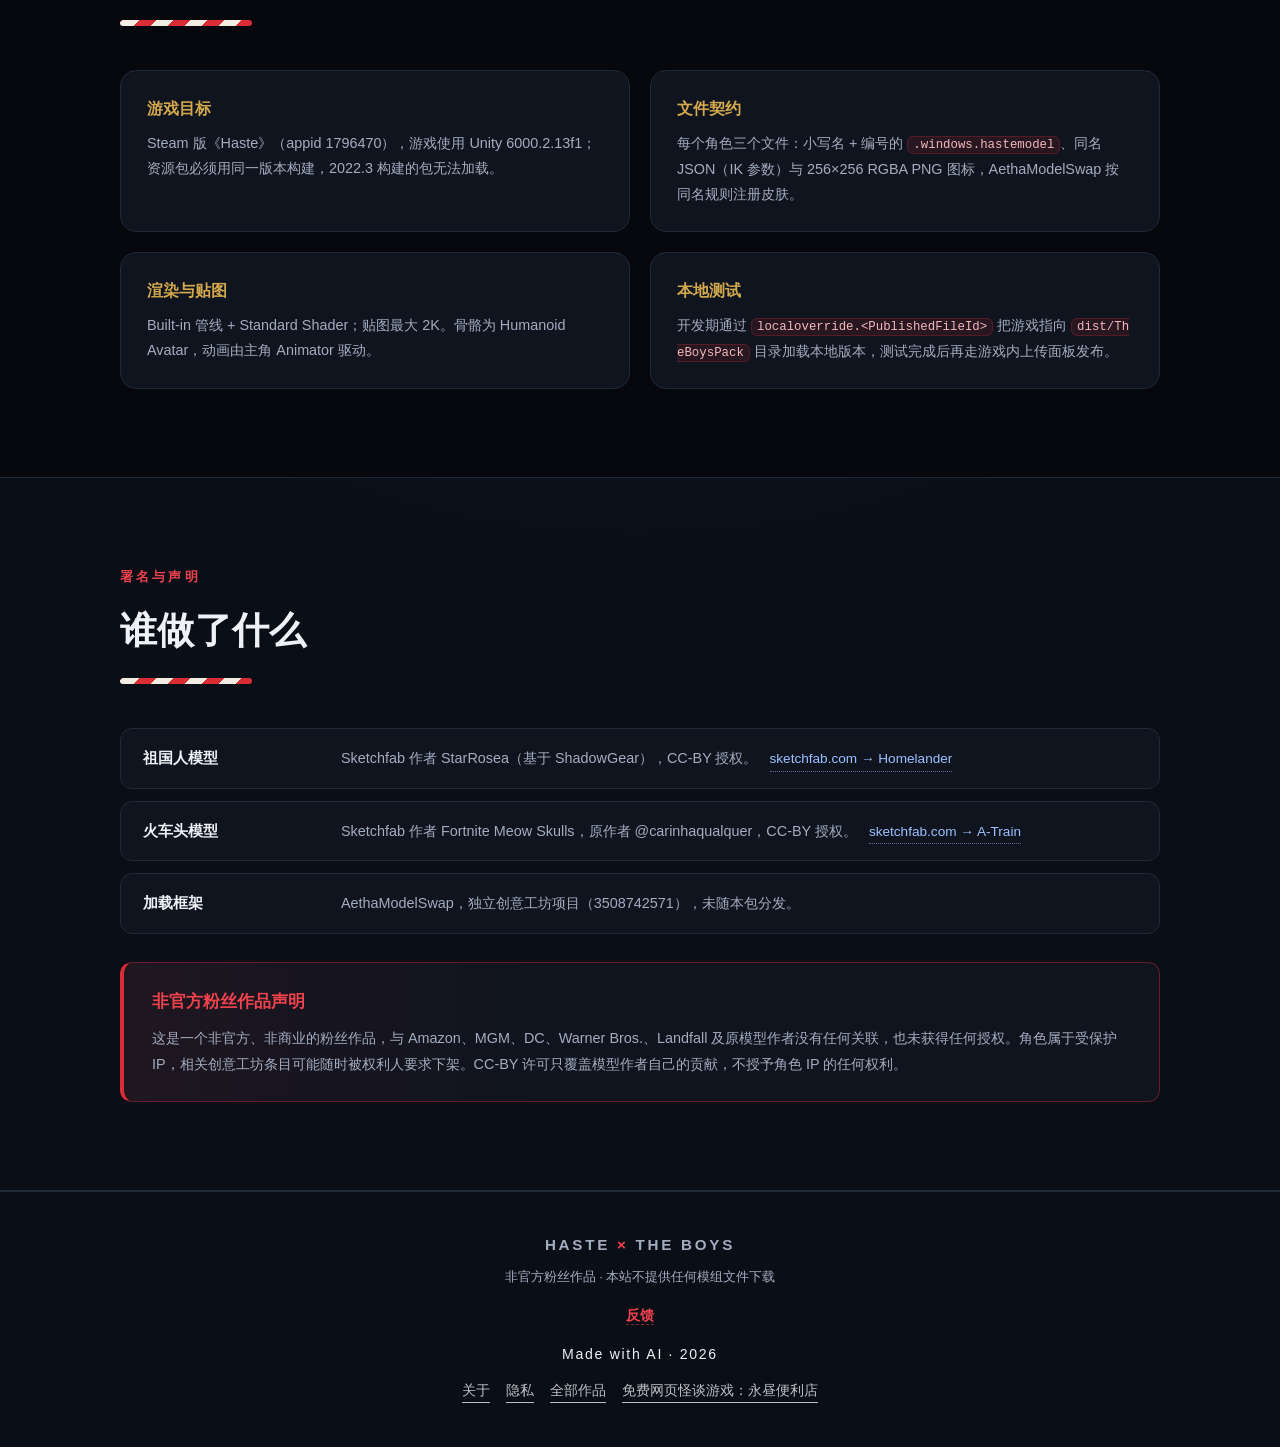
==== commit 89d36494: "feat: 补全 SEO 基建与合规页面 - 新增 privacy.html / about.html、robots.txt、sitemap.xml - og:image、twitter:image " ====
--- a/index.html
+++ b/index.html
@@ -11,14 +11,14 @@
   <meta property="og:site_name" content="Haste × The Boys Character Pack">
   <meta property="og:title" content="Haste × The Boys 角色模组 | 祖国人 · 火车头">
   <meta property="og:description" content="《Haste》非官方粉丝模型替换包：祖国人、火车头两套皮肤，基于 AethaModelSwap 框架，附安装步骤与当前进度。">
-  <meta property="og:image" content="assets/Homelander.99031.png">
+  <meta property="og:image" content="https://yangfanwudi.github.io/theboys-site/assets/Homelander.99031.png">
   <meta property="og:locale" content="zh_CN">
   <meta property="og:locale:alternate" content="en_US">
 
   <meta name="twitter:card" content="summary_large_image">
   <meta name="twitter:title" content="Haste × The Boys 角色模组 | 祖国人 · 火车头">
   <meta name="twitter:description" content="《Haste》非官方粉丝模型替换包：祖国人、火车头两套皮肤，基于 AethaModelSwap 框架，附安装步骤与当前进度。">
-  <meta name="twitter:image" content="assets/Homelander.99031.png">
+  <meta name="twitter:image" content="https://yangfanwudi.github.io/theboys-site/assets/Homelander.99031.png">
 
   <link rel="icon" type="image/png" href="assets/Homelander.99031.png">
   <link rel="stylesheet" href="css/style.css?v=2">
@@ -32,6 +32,8 @@
       } catch (e) { /* 本地存储不可用时保持默认中文 */ }
     })();
   </script>
+  <link rel="canonical" href="https://yangfanwudi.github.io/theboys-site/">
+  <meta property="og:url" content="https://yangfanwudi.github.io/theboys-site/">
 </head>
 <body>
   <header class="site-header">
@@ -442,7 +444,19 @@
       <p class="footer-feedback"><a href="feedback.html" title="反馈 Feedback" aria-label="反馈 Feedback"><span data-lang="zh">反馈</span><span data-lang="en">Feedback</span></a></p>
       <p class="footer-ai">Made with AI · 2026</p>
     </div>
-  </footer>
+    <style>
+    .xfl{display:flex;flex-wrap:wrap;justify-content:center;gap:.35rem 1rem;margin:.8rem 0 0;padding:0;font-size:.85rem;line-height:1.7}
+    .xfl a{color:inherit;opacity:.78;text-decoration:none;border-bottom:1px solid currentColor}
+    .xfl a:hover,.xfl a:focus-visible{opacity:1}
+    @media(max-width:420px){.xfl{font-size:.78rem;gap:.3rem .8rem}}
+  </style>
+  <nav class="xfl" aria-label="关于与更多作品 / About and more">
+    <a href="about.html"><span data-lang="zh">关于</span><span data-lang="en">About</span></a>
+    <a href="privacy.html"><span data-lang="zh">隐私</span><span data-lang="en">Privacy</span></a>
+    <a href="https://yangfanwudi.github.io/"><span data-lang="zh">全部作品</span><span data-lang="en">All projects</span></a>
+    <a href="https://yangfanwudi.github.io/yongye-site/"><span data-lang="zh">免费网页怪谈游戏：永昼便利店</span><span data-lang="en">free browser horror game</span></a>
+  </nav>
+</footer>
 
   <!-- 悬浮反馈入口：右下角 fixed，不遮挡正文 -->
   <a class="feedback-fab" href="feedback.html" aria-label="反馈 Feedback" title="反馈 Feedback">
